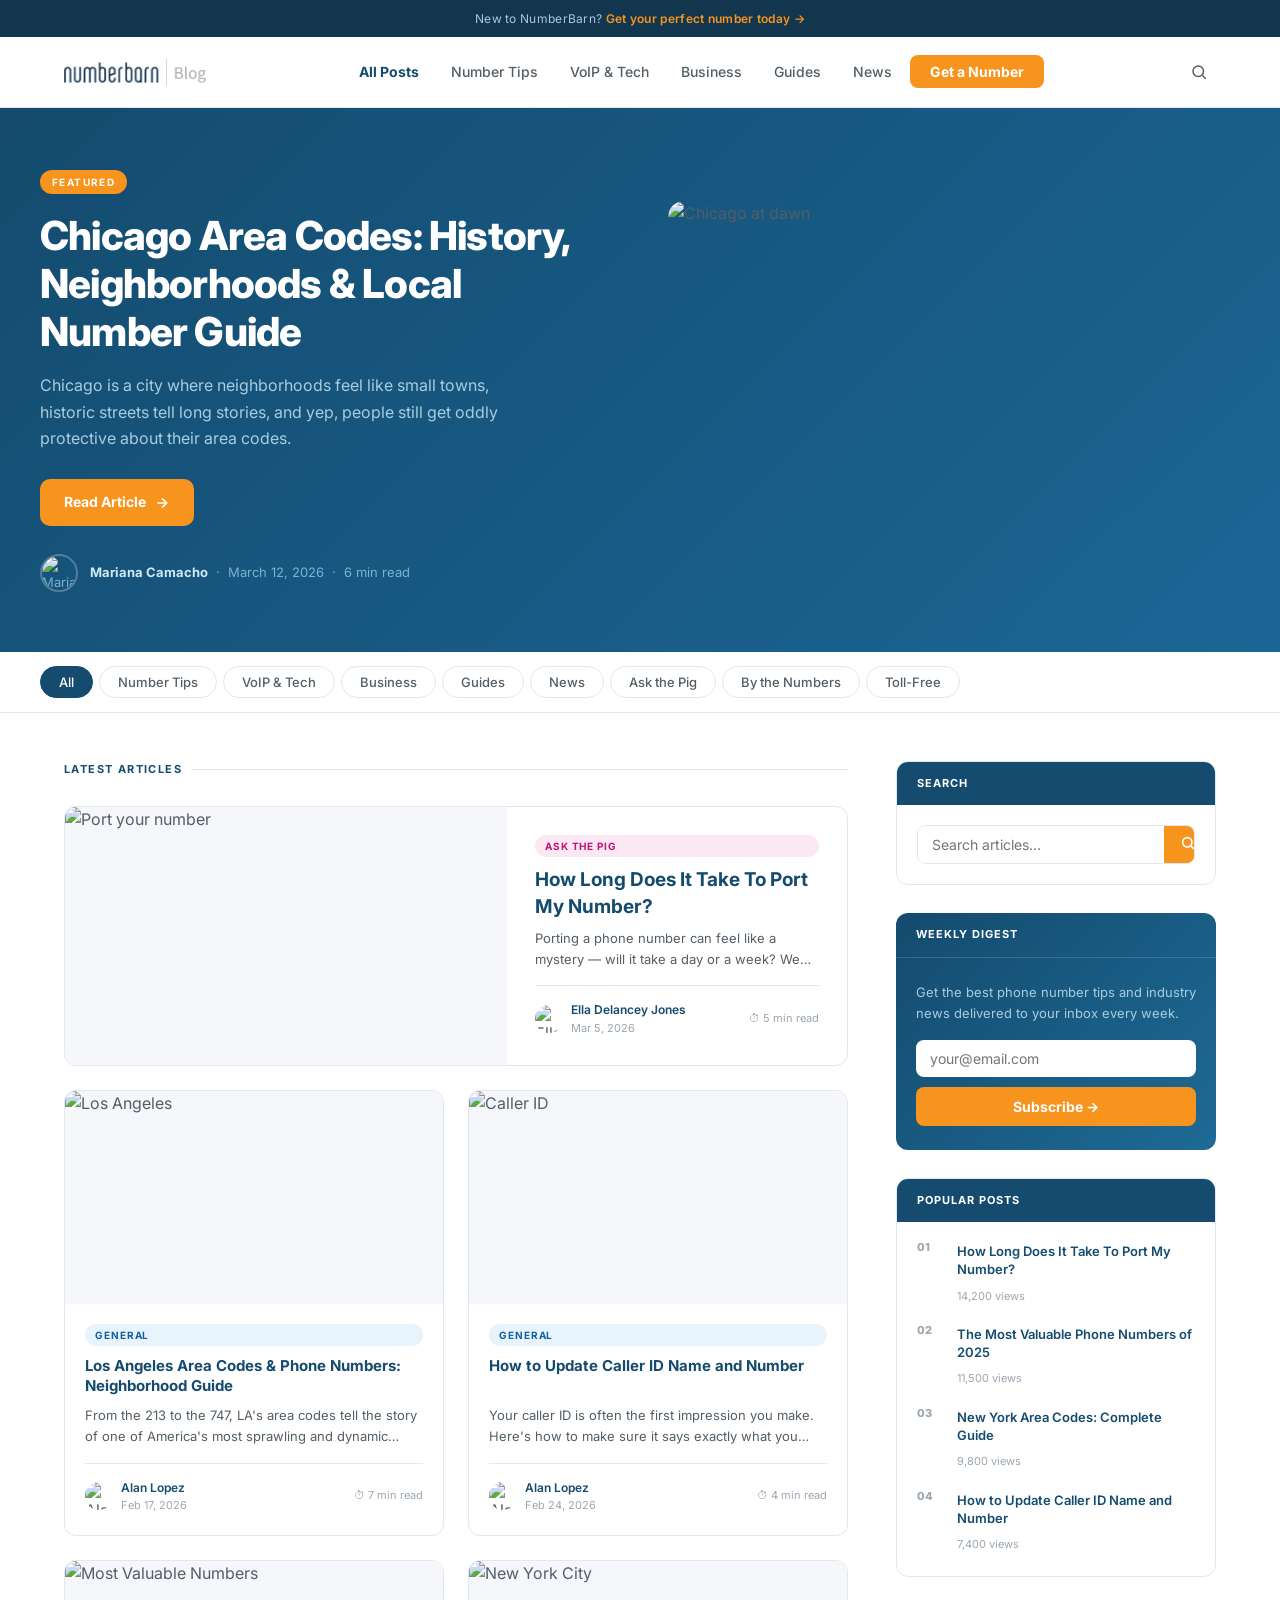
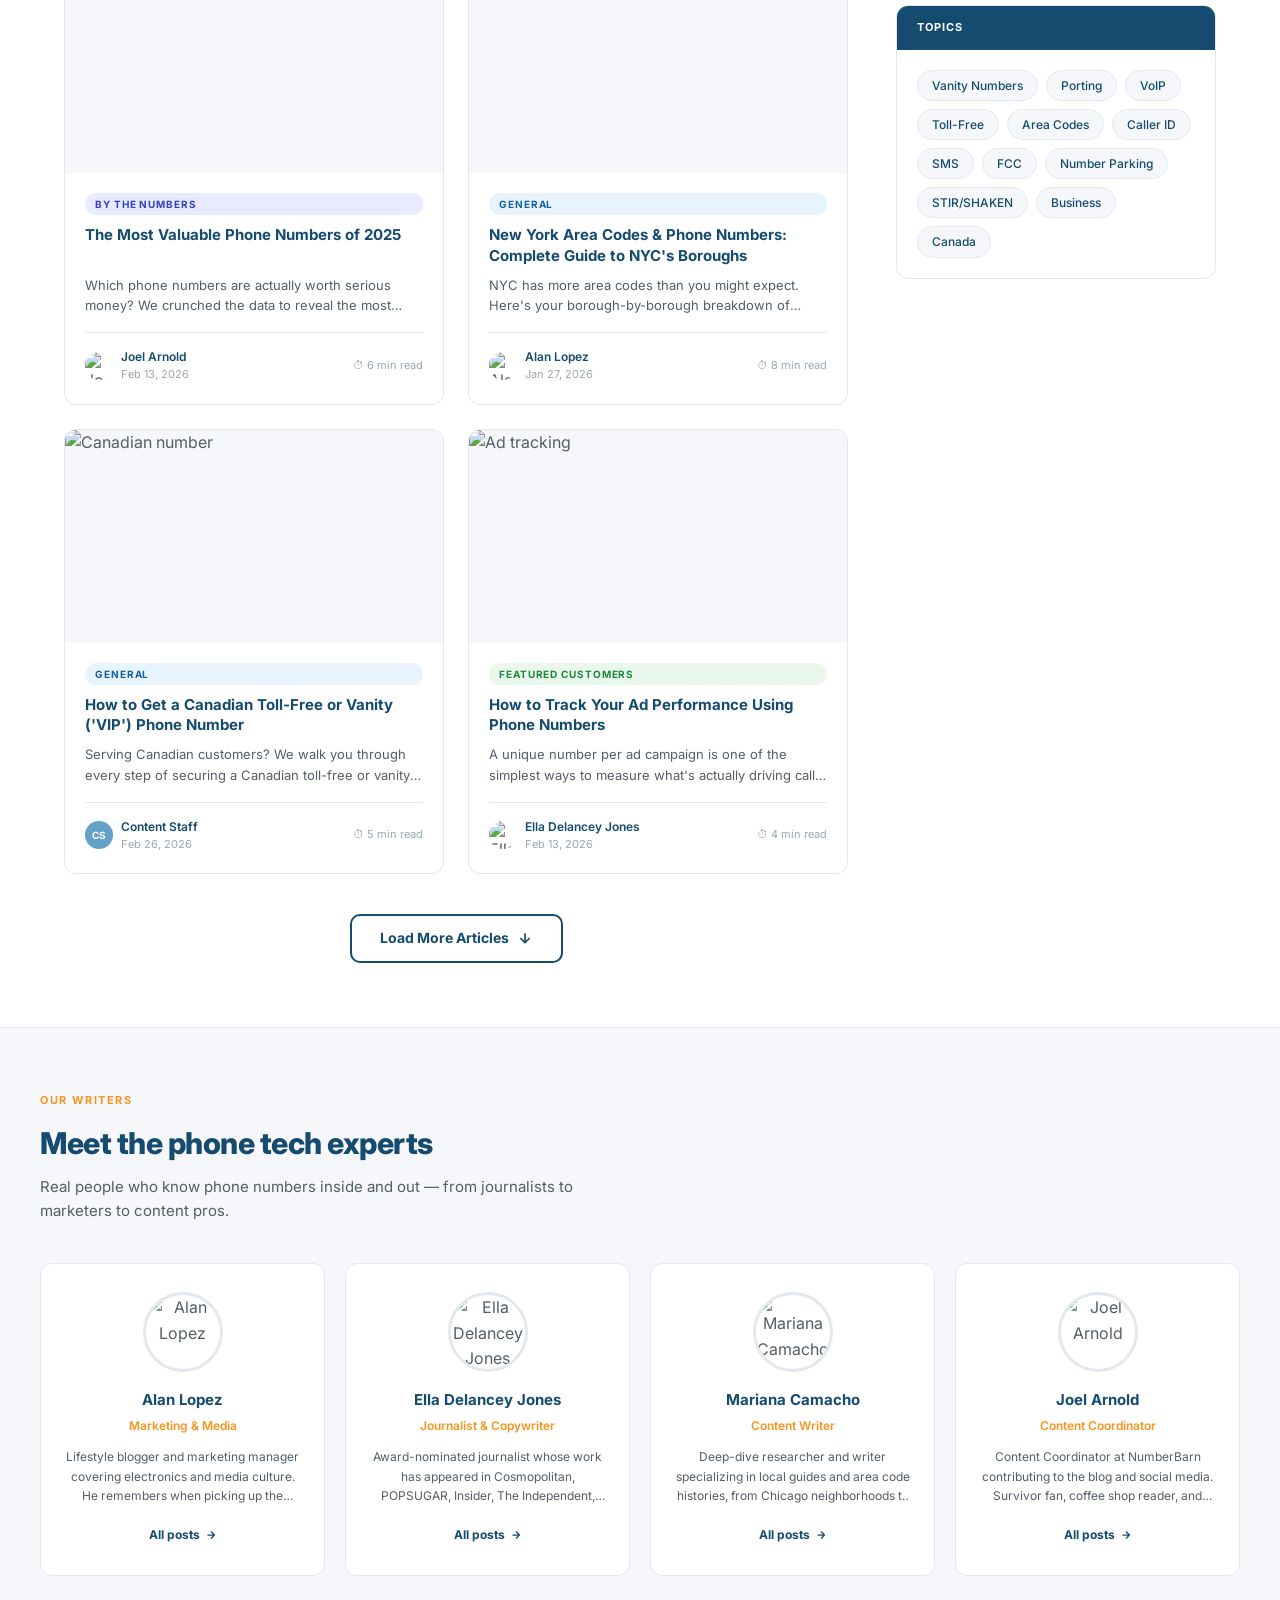
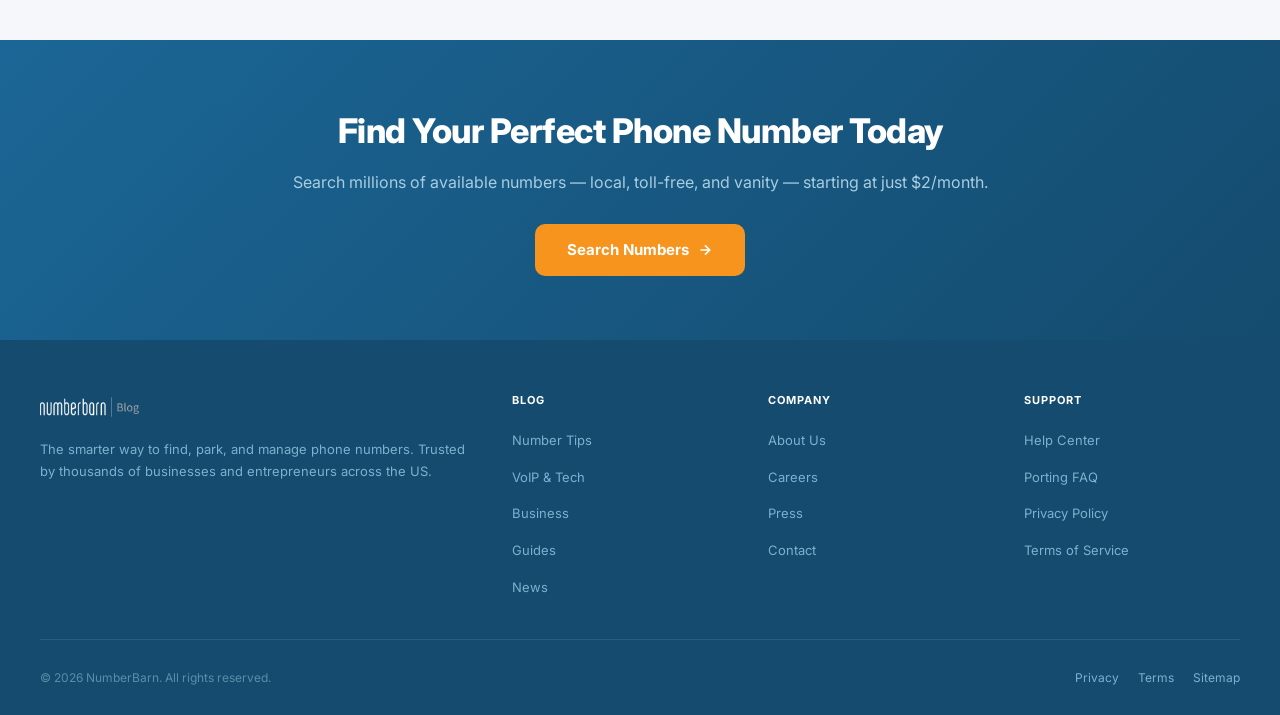
==== index.html @ 02f7962b "Initial commit: NumberBarn blog homepage, post, and author page templates" ====
<!DOCTYPE html>
<html lang="en">
<head>
  <meta charset="UTF-8" />
  <meta name="viewport" content="width=device-width, initial-scale=1.0" />
  <title>NumberBarn Blog – Phone Number Tips, News & Guides</title>
  <link rel="preconnect" href="https://fonts.googleapis.com" />
  <link href="https://fonts.googleapis.com/css2?family=Inter:wght@400;500;600;700;800&display=swap" rel="stylesheet" />
  <style>
    *, *::before, *::after { box-sizing: border-box; margin: 0; padding: 0; }

    :root {
      --navy:      #144b6e;
      --navy-dark: #11364e;
      --blue:      #63a1c7;
      --orange:    #F7941E;
      --gray:      #535e66;
      --light:     #f5f7fa;
      --white:     #ffffff;
      --border:    #e3e8ee;
      --radius:    12px;
    }

    body { font-family: 'Inter', sans-serif; color: var(--gray); background: var(--white); line-height: 1.6; }
    a { text-decoration: none; color: inherit; }
    img { display: block; max-width: 100%; }

    /* ── TOP BAR ── */
    .topbar { background: var(--navy-dark); color: #a8c8e0; font-size: 12px; text-align: center; padding: 9px 24px; letter-spacing: .3px; }
    .topbar a { color: var(--orange); font-weight: 600; }

    /* ── NAV ── */
    header { background: var(--white); border-bottom: 1px solid var(--border); position: sticky; top: 0; z-index: 100; }
    nav { max-width: 1200px; margin: 0 auto; padding: 0 24px; height: 70px; display: flex; align-items: center; justify-content: space-between; gap: 24px; }
    .logo img { height: 43px; width: auto; display: block; }
    .nav-links { display: flex; align-items: center; gap: 4px; list-style: none; }
    .nav-links a { padding: 7px 14px; border-radius: 8px; font-size: 14px; font-weight: 500; color: var(--gray); transition: background .15s, color .15s; }
    .nav-links a:hover { background: var(--light); color: var(--navy); }
    .nav-links a.active { color: var(--navy); font-weight: 700; }
    .nav-cta { background: var(--orange) !important; color: var(--white) !important; font-weight: 700 !important; padding: 8px 20px !important; border-radius: 8px !important; }
    .nav-cta:hover { opacity: .88; }
    .nav-search { background: none; border: none; cursor: pointer; padding: 8px; color: var(--gray); display: flex; align-items: center; }
    .nav-search:hover { color: var(--navy); }

    /* ── HERO ── */
    .hero { background: linear-gradient(135deg, var(--navy) 0%, #1b6696 100%); padding: 60px 24px; }
    .hero-inner { max-width: 1200px; margin: 0 auto; display: grid; grid-template-columns: 1fr 1fr; gap: 56px; align-items: center; }
    .hero-tag { display: inline-block; background: var(--orange); color: #fff; font-size: 10px; font-weight: 700; letter-spacing: 1.4px; text-transform: uppercase; padding: 4px 12px; border-radius: 20px; margin-bottom: 18px; }
    .hero h1 { font-size: clamp(26px, 3.2vw, 40px); font-weight: 800; color: var(--white); line-height: 1.2; letter-spacing: -.8px; margin-bottom: 16px; }
    .hero p { color: #a8cde0; font-size: 16px; margin-bottom: 28px; max-width: 480px; line-height: 1.65; }
    .hero-meta { display: flex; align-items: center; gap: 12px; color: #7ab3cf; font-size: 13px; }
    .hero-meta .avatar { width: 38px; height: 38px; border-radius: 50%; overflow: hidden; border: 2px solid rgba(255,255,255,.25); flex-shrink: 0; }
    .hero-meta .avatar img { width: 100%; height: 100%; object-fit: cover; }
    .hero-meta strong { color: #d0e9f5; }
    .read-btn { display: inline-flex; align-items: center; gap: 8px; background: var(--orange); color: #fff; font-weight: 700; font-size: 14px; padding: 12px 24px; border-radius: 10px; margin-bottom: 28px; transition: opacity .15s; }
    .read-btn:hover { opacity: .88; }
    .hero-img { border-radius: 16px; overflow: hidden; aspect-ratio: 16/10; position: relative; }
    .hero-img img { width: 100%; height: 100%; object-fit: cover; }

    /* ── CATEGORY FILTER ── */
    .filter-bar { background: var(--white); border-bottom: 1px solid var(--border); padding: 0 24px; }
    .filter-inner { max-width: 1200px; margin: 0 auto; display: flex; align-items: center; gap: 6px; overflow-x: auto; padding: 14px 0; scrollbar-width: none; }
    .filter-inner::-webkit-scrollbar { display: none; }
    .filter-btn { white-space: nowrap; padding: 7px 18px; border-radius: 20px; font-size: 13px; font-weight: 500; color: var(--gray); border: 1.5px solid var(--border); background: var(--white); cursor: pointer; transition: all .15s; font-family: inherit; }
    .filter-btn:hover, .filter-btn.active { background: var(--navy); color: #fff; border-color: var(--navy); }

    /* ── MAIN LAYOUT ── */
    .main-wrap { max-width: 1200px; margin: 0 auto; padding: 48px 24px 64px; display: grid; grid-template-columns: 1fr 320px; gap: 48px; }

    /* ── SECTION LABEL ── */
    .section-label { display: flex; align-items: center; gap: 10px; font-size: 11px; font-weight: 700; letter-spacing: 1.4px; text-transform: uppercase; color: var(--navy); margin-bottom: 28px; }
    .section-label::after { content: ''; flex: 1; height: 1px; background: var(--border); }

    /* ── POST GRID ── */
    .post-grid { display: grid; grid-template-columns: repeat(2, 1fr); gap: 24px; }
    .post-card { border-radius: var(--radius); border: 1px solid var(--border); overflow: hidden; background: var(--white); transition: box-shadow .2s, transform .2s; display: flex; flex-direction: column; }
    .post-card:hover { box-shadow: 0 8px 28px rgba(20,75,110,.11); transform: translateY(-3px); }
    .post-card-thumb { aspect-ratio: 16/9; overflow: hidden; position: relative; background: var(--light); }
    .post-card-thumb img { width: 100%; height: 100%; object-fit: cover; transition: transform .35s; }
    .post-card:hover .post-card-thumb img { transform: scale(1.04); }
    .post-card-body { padding: 20px; flex: 1; display: flex; flex-direction: column; }
    .cat-tag { display: inline-block; font-size: 10px; font-weight: 700; letter-spacing: .9px; text-transform: uppercase; padding: 3px 10px; border-radius: 20px; margin-bottom: 10px; }
    .cat-general   { background: #e8f4fd; color: #1561a0; }
    .cat-askpig    { background: #fce8f3; color: #c0147a; }
    .cat-bynumbers { background: #e8eafd; color: #3040c8; }
    .cat-featured  { background: #eaf7ed; color: #1a8a3a; }
    .post-card h3 { font-size: 15px; font-weight: 700; color: var(--navy); line-height: 1.38; margin-bottom: 8px; flex: 1; }
    .post-card h3 a:hover { color: var(--orange); }
    .post-excerpt { font-size: 13px; color: var(--gray); margin-bottom: 16px; display: -webkit-box; -webkit-line-clamp: 2; -webkit-box-orient: vertical; overflow: hidden; }
    .post-footer { display: flex; align-items: center; justify-content: space-between; padding-top: 14px; border-top: 1px solid var(--border); gap: 8px; }
    .author-chip { display: flex; align-items: center; gap: 8px; }
    .author-av { width: 28px; height: 28px; border-radius: 50%; overflow: hidden; flex-shrink: 0; }
    .author-av img { width: 100%; height: 100%; object-fit: cover; }
    .author-av-i { width: 28px; height: 28px; border-radius: 50%; display: flex; align-items: center; justify-content: center; font-size: 10px; font-weight: 700; color: #fff; flex-shrink: 0; background: var(--blue); }
    .author-name { font-size: 12px; font-weight: 600; color: var(--navy); }
    .post-date { font-size: 11px; color: #9ca7b0; }
    .read-time { font-size: 11px; color: #9ca7b0; white-space: nowrap; }

    /* Wide card */
    .post-card-wide { grid-column: 1 / -1; display: grid; grid-template-columns: 1.3fr 1fr; }
    .post-card-wide .post-card-thumb { aspect-ratio: unset; min-height: 230px; }
    .post-card-wide .post-card-body { padding: 28px; }
    .post-card-wide h3 { font-size: 19px; }

    /* Load more */
    .load-more-wrap { text-align: center; margin-top: 40px; }
    .load-more-btn { display: inline-flex; align-items: center; gap: 8px; border: 2px solid var(--navy); color: var(--navy); font-weight: 700; font-size: 14px; padding: 11px 28px; border-radius: 10px; transition: all .15s; font-family: inherit; }
    .load-more-btn:hover { background: var(--navy); color: #fff; }

    /* ── SIDEBAR ── */
    .sidebar { display: flex; flex-direction: column; gap: 28px; }
    .sidebar-widget { border-radius: var(--radius); border: 1px solid var(--border); overflow: hidden; }
    .widget-head { background: var(--navy); color: #fff; font-size: 11px; font-weight: 700; letter-spacing: 1px; text-transform: uppercase; padding: 13px 20px; }
    .widget-body { padding: 20px; }
    .search-box { display: flex; border: 1.5px solid var(--border); border-radius: 8px; overflow: hidden; }
    .search-box input { flex: 1; border: none; outline: none; padding: 10px 14px; font-size: 14px; font-family: inherit; color: var(--navy); }
    .search-box button { background: var(--orange); border: none; padding: 0 16px; cursor: pointer; color: #fff; }
    .popular-list { list-style: none; display: flex; flex-direction: column; gap: 18px; }
    .popular-item { display: flex; gap: 12px; align-items: flex-start; }
    .popular-num { font-size: 22px; font-weight: 800; color: var(--border); line-height: 1; flex-shrink: 0; min-width: 28px; }
    .popular-item h4 { font-size: 13px; font-weight: 600; color: var(--navy); line-height: 1.4; margin-bottom: 3px; }
    .popular-item h4 a:hover { color: var(--orange); }
    .popular-item span { font-size: 11px; color: #9ca7b0; }
    .newsletter-widget { background: linear-gradient(135deg, var(--navy), #1e6a96); border: none; }
    .newsletter-widget .widget-head { background: transparent; border-bottom: 1px solid rgba(255,255,255,.15); }
    .newsletter-widget .widget-body { padding: 24px 20px; }
    .newsletter-widget p { color: #a8cde0; font-size: 13px; margin-bottom: 16px; line-height: 1.6; }
    .nl-input { width: 100%; padding: 10px 14px; border-radius: 8px; border: none; font-size: 14px; font-family: inherit; margin-bottom: 10px; outline: none; }
    .nl-btn { width: 100%; background: var(--orange); color: #fff; font-weight: 700; font-size: 14px; padding: 11px; border-radius: 8px; border: none; cursor: pointer; font-family: inherit; transition: opacity .15s; }
    .nl-btn:hover { opacity: .88; }
    .tag-cloud { display: flex; flex-wrap: wrap; gap: 8px; }
    .tag-pill { padding: 5px 14px; border-radius: 20px; font-size: 12px; font-weight: 500; color: var(--navy); background: var(--light); border: 1px solid var(--border); transition: all .15s; }
    .tag-pill:hover { background: var(--navy); color: #fff; border-color: var(--navy); }

    /* ── MEET THE AUTHORS ── */
    .authors-section { background: var(--light); padding: 64px 24px; border-top: 1px solid var(--border); }
    .authors-inner { max-width: 1200px; margin: 0 auto; }
    .authors-eyebrow { font-size: 11px; font-weight: 700; letter-spacing: 1.6px; text-transform: uppercase; color: var(--orange); margin-bottom: 10px; }
    .authors-header h2 { font-size: clamp(22px, 2.5vw, 30px); font-weight: 800; color: var(--navy); letter-spacing: -.5px; }
    .authors-header p { color: var(--gray); font-size: 15px; margin-top: 8px; max-width: 560px; margin-bottom: 40px; }
    .authors-grid { display: grid; grid-template-columns: repeat(4, 1fr); gap: 20px; }
    .author-card { background: var(--white); border-radius: var(--radius); border: 1px solid var(--border); padding: 28px 24px; text-align: center; transition: box-shadow .2s, transform .2s; }
    .author-card:hover { box-shadow: 0 8px 28px rgba(20,75,110,.10); transform: translateY(-3px); }
    .author-card-photo { width: 80px; height: 80px; border-radius: 50%; overflow: hidden; margin: 0 auto 16px; border: 3px solid var(--border); }
    .author-card-photo img { width: 100%; height: 100%; object-fit: cover; }
    .author-card h3 { font-size: 15px; font-weight: 700; color: var(--navy); margin-bottom: 4px; }
    .author-card .author-role { font-size: 12px; color: var(--orange); font-weight: 600; margin-bottom: 12px; }
    .author-card p { font-size: 12px; color: var(--gray); line-height: 1.6; display: -webkit-box; -webkit-line-clamp: 3; -webkit-box-orient: vertical; overflow: hidden; margin-bottom: 16px; }
    .view-posts { display: inline-flex; align-items: center; gap: 5px; font-size: 12px; font-weight: 700; color: var(--navy); transition: color .15s; }
    .view-posts:hover { color: var(--orange); }

    /* ── CTA BANNER ── */
    .banner-cta { background: linear-gradient(135deg, #1b6696 0%, var(--navy) 100%); padding: 64px 24px; text-align: center; }
    .banner-cta h2 { font-size: clamp(22px, 3vw, 34px); font-weight: 800; color: #fff; letter-spacing: -.5px; margin-bottom: 12px; }
    .banner-cta p { color: #a8cde0; font-size: 16px; margin-bottom: 28px; }
    .banner-btn { display: inline-flex; align-items: center; gap: 8px; background: var(--orange); color: #fff; font-weight: 700; font-size: 15px; padding: 14px 32px; border-radius: 10px; transition: opacity .15s; }
    .banner-btn:hover { opacity: .88; }

    /* ── FOOTER ── */
    footer { background: var(--navy); color: #7ab3cf; padding: 52px 24px 28px; }
    .footer-inner { max-width: 1200px; margin: 0 auto; }
    .footer-top { display: grid; grid-template-columns: 2fr 1fr 1fr 1fr; gap: 40px; padding-bottom: 40px; border-bottom: 1px solid rgba(255,255,255,.1); margin-bottom: 28px; }
    .footer-logo img { height: 30px; width: auto; margin-bottom: 16px; }
    .footer-brand p { font-size: 13px; line-height: 1.75; }
    .footer-col h4 { font-size: 11px; font-weight: 700; letter-spacing: 1px; text-transform: uppercase; color: #fff; margin-bottom: 18px; }
    .footer-col ul { list-style: none; display: flex; flex-direction: column; gap: 11px; }
    .footer-col a { font-size: 13px; color: #7ab3cf; transition: color .15s; }
    .footer-col a:hover { color: var(--orange); }
    .footer-bottom { display: flex; align-items: center; justify-content: space-between; font-size: 12px; flex-wrap: wrap; gap: 12px; color: #5a8eaa; }
    .footer-bottom a { color: #7ab3cf; margin-left: 16px; }
    .footer-bottom a:hover { color: var(--orange); }

    /* ── RESPONSIVE ── */
    @media (max-width: 1024px) {
      .main-wrap { grid-template-columns: 1fr; }
      .sidebar { display: grid; grid-template-columns: repeat(2, 1fr); }
      .footer-top { grid-template-columns: 1fr 1fr; }
      .authors-grid { grid-template-columns: repeat(2, 1fr); }
    }
    @media (max-width: 768px) {
      .hero-inner { grid-template-columns: 1fr; }
      .hero-img { display: none; }
      .post-grid { grid-template-columns: 1fr; }
      .post-card-wide { grid-template-columns: 1fr; }
      .sidebar { grid-template-columns: 1fr; }
      .nav-links { display: none; }
      .footer-top { grid-template-columns: 1fr; }
      .authors-grid { grid-template-columns: repeat(2, 1fr); gap: 16px; }
    }
    @media (max-width: 480px) {
      .authors-grid { grid-template-columns: 1fr; }
    }
  </style>
</head>
<body>

  <!-- TOP BAR -->
  <div class="topbar">
    New to NumberBarn? <a href="https://www.numberbarn.com">Get your perfect number today &rarr;</a>
  </div>

  <!-- NAVIGATION -->
  <header>
    <nav>
      <a href="index.html" class="logo">
        <img src="assets/images/logo-light.png" alt="NumberBarn Blog" />
      </a>
      <ul class="nav-links">
        <li><a href="index.html" class="active">All Posts</a></li>
        <li><a href="#">Number Tips</a></li>
        <li><a href="#">VoIP & Tech</a></li>
        <li><a href="#">Business</a></li>
        <li><a href="#">Guides</a></li>
        <li><a href="#">News</a></li>
        <li><a href="https://www.numberbarn.com" class="nav-cta">Get a Number</a></li>
      </ul>
      <button class="nav-search" aria-label="Search">
        <svg width="18" height="18" fill="none" stroke="currentColor" stroke-width="2" viewBox="0 0 24 24"><circle cx="11" cy="11" r="7"/><path d="M21 21l-4.35-4.35"/></svg>
      </button>
    </nav>
  </header>

  <!-- HERO / FEATURED POST -->
  <section class="hero">
    <div class="hero-inner">
      <div>
        <span class="hero-tag">Featured</span>
        <h1>Chicago Area Codes: History, Neighborhoods & Local Number Guide</h1>
        <p>Chicago is a city where neighborhoods feel like small towns, historic streets tell long stories, and yep, people still get oddly protective about their area codes.</p>
        <a href="post.html" class="read-btn">
          Read Article
          <svg width="16" height="16" fill="none" stroke="currentColor" stroke-width="2.5" viewBox="0 0 24 24"><path d="M5 12h14M12 5l7 7-7 7"/></svg>
        </a>
        <div class="hero-meta">
          <div class="avatar">
            <img src="https://secure.gravatar.com/avatar/0751d8b501a2246e8c3ed1813b282cd5?s=80&d=retro&r=g" alt="Mariana Camacho" />
          </div>
          <div>
            <strong>Mariana Camacho</strong> &nbsp;·&nbsp; March 12, 2026 &nbsp;·&nbsp; 6 min read
          </div>
        </div>
      </div>
      <div class="hero-img">
        <img src="https://www.numberbarn.com/blog/wp-content/uploads/2026/03/chicago-illinois-usa-on-lake-michigan-at-dawn-610x610.jpg" alt="Chicago at dawn" />
      </div>
    </div>
  </section>

  <!-- CATEGORY FILTER -->
  <div class="filter-bar">
    <div class="filter-inner">
      <button class="filter-btn active">All</button>
      <button class="filter-btn">Number Tips</button>
      <button class="filter-btn">VoIP & Tech</button>
      <button class="filter-btn">Business</button>
      <button class="filter-btn">Guides</button>
      <button class="filter-btn">News</button>
      <button class="filter-btn">Ask the Pig</button>
      <button class="filter-btn">By the Numbers</button>
      <button class="filter-btn">Toll-Free</button>
    </div>
  </div>

  <!-- MAIN + SIDEBAR -->
  <div class="main-wrap">
    <main>
      <div class="section-label">Latest Articles</div>
      <div class="post-grid">

        <!-- Wide card -->
        <article class="post-card post-card-wide">
          <div class="post-card-thumb">
            <img src="https://www.numberbarn.com/blog/wp-content/uploads/2018/06/top-view-modern-workplace-with-smart-phone-placed-2026-01-07-05-43-50-utc.jpg" alt="Port your number" />
          </div>
          <div class="post-card-body">
            <span class="cat-tag cat-askpig">Ask the Pig</span>
            <h3><a href="post.html">How Long Does It Take To Port My Number?</a></h3>
            <p class="post-excerpt">Porting a phone number can feel like a mystery — will it take a day or a week? We break down exactly what happens behind the scenes and what you can do to speed things up.</p>
            <div class="post-footer">
              <div class="author-chip">
                <div class="author-av"><img src="https://secure.gravatar.com/avatar/5a6fb0ce3eb218c761853ba0cef2d9bf?s=56&d=retro&r=g" alt="Ella Delancey Jones" /></div>
                <div>
                  <div class="author-name">Ella Delancey Jones</div>
                  <div class="post-date">Mar 5, 2026</div>
                </div>
              </div>
              <span class="read-time">⏱ 5 min read</span>
            </div>
          </div>
        </article>

        <!-- Card 1 -->
        <article class="post-card">
          <div class="post-card-thumb">
            <img src="https://www.numberbarn.com/blog/wp-content/uploads/2026/02/los-angeles-downtown-skyline-at-sunset.jpg" alt="Los Angeles" />
          </div>
          <div class="post-card-body">
            <span class="cat-tag cat-general">General</span>
            <h3><a href="#">Los Angeles Area Codes & Phone Numbers: Neighborhood Guide</a></h3>
            <p class="post-excerpt">From the 213 to the 747, LA's area codes tell the story of one of America's most sprawling and dynamic cities.</p>
            <div class="post-footer">
              <div class="author-chip">
                <div class="author-av"><img src="https://secure.gravatar.com/avatar/9fb6dbe00f30d33f9aee3077c9d70efc?s=56&d=retro&r=g" alt="Alan Lopez" /></div>
                <div>
                  <div class="author-name">Alan Lopez</div>
                  <div class="post-date">Feb 17, 2026</div>
                </div>
              </div>
              <span class="read-time">⏱ 7 min read</span>
            </div>
          </div>
        </article>

        <!-- Card 2 -->
        <article class="post-card">
          <div class="post-card-thumb">
            <img src="https://www.numberbarn.com/blog/wp-content/uploads/2026/02/biker-holding-smartphone-with-incoming-call-2026.jpg" alt="Caller ID" />
          </div>
          <div class="post-card-body">
            <span class="cat-tag cat-general">General</span>
            <h3><a href="#">How to Update Caller ID Name and Number</a></h3>
            <p class="post-excerpt">Your caller ID is often the first impression you make. Here's how to make sure it says exactly what you want it to say.</p>
            <div class="post-footer">
              <div class="author-chip">
                <div class="author-av"><img src="https://secure.gravatar.com/avatar/9fb6dbe00f30d33f9aee3077c9d70efc?s=56&d=retro&r=g" alt="Alan Lopez" /></div>
                <div>
                  <div class="author-name">Alan Lopez</div>
                  <div class="post-date">Feb 24, 2026</div>
                </div>
              </div>
              <span class="read-time">⏱ 4 min read</span>
            </div>
          </div>
        </article>

        <!-- Card 3 -->
        <article class="post-card">
          <div class="post-card-thumb">
            <img src="https://www.numberbarn.com/blog/wp-content/uploads/2026/02/MOST-VALUABLE-PHONE-NUMBER.png" alt="Most Valuable Numbers" />
          </div>
          <div class="post-card-body">
            <span class="cat-tag cat-bynumbers">By the Numbers</span>
            <h3><a href="#">The Most Valuable Phone Numbers of 2025</a></h3>
            <p class="post-excerpt">Which phone numbers are actually worth serious money? We crunched the data to reveal the most sought-after numbers on the market.</p>
            <div class="post-footer">
              <div class="author-chip">
                <div class="author-av"><img src="https://secure.gravatar.com/avatar/49029af7e45cbc955d8a3c26fe4c8d47?s=56&d=retro&r=g" alt="Joel Arnold" /></div>
                <div>
                  <div class="author-name">Joel Arnold</div>
                  <div class="post-date">Feb 13, 2026</div>
                </div>
              </div>
              <span class="read-time">⏱ 6 min read</span>
            </div>
          </div>
        </article>

        <!-- Card 4 -->
        <article class="post-card">
          <div class="post-card-thumb">
            <img src="https://www.numberbarn.com/blog/wp-content/uploads/2026/01/usa-new-york-state-new-york-city-view-of-empire-2026-01-05-00-37-28-utc.jpg" alt="New York City" />
          </div>
          <div class="post-card-body">
            <span class="cat-tag cat-general">General</span>
            <h3><a href="#">New York Area Codes & Phone Numbers: Complete Guide to NYC's Boroughs</a></h3>
            <p class="post-excerpt">NYC has more area codes than you might expect. Here's your borough-by-borough breakdown of every local number.</p>
            <div class="post-footer">
              <div class="author-chip">
                <div class="author-av"><img src="https://secure.gravatar.com/avatar/9fb6dbe00f30d33f9aee3077c9d70efc?s=56&d=retro&r=g" alt="Alan Lopez" /></div>
                <div>
                  <div class="author-name">Alan Lopez</div>
                  <div class="post-date">Jan 27, 2026</div>
                </div>
              </div>
              <span class="read-time">⏱ 8 min read</span>
            </div>
          </div>
        </article>

        <!-- Card 5 -->
        <article class="post-card">
          <div class="post-card-thumb">
            <img src="https://www.numberbarn.com/blog/wp-content/uploads/2026/02/red-telephone-sitting-next-to-a-canadian-flag-2026.jpg" alt="Canadian number" />
          </div>
          <div class="post-card-body">
            <span class="cat-tag cat-general">General</span>
            <h3><a href="#">How to Get a Canadian Toll-Free or Vanity ('VIP') Phone Number</a></h3>
            <p class="post-excerpt">Serving Canadian customers? We walk you through every step of securing a Canadian toll-free or vanity number for your business.</p>
            <div class="post-footer">
              <div class="author-chip">
                <div class="author-av-i">CS</div>
                <div>
                  <div class="author-name">Content Staff</div>
                  <div class="post-date">Feb 26, 2026</div>
                </div>
              </div>
              <span class="read-time">⏱ 5 min read</span>
            </div>
          </div>
        </article>

        <!-- Card 6 -->
        <article class="post-card">
          <div class="post-card-thumb">
            <img src="https://www.numberbarn.com/blog/wp-content/uploads/2026/02/dialing-a-telephone-in-the-office-2026.jpg" alt="Ad tracking" />
          </div>
          <div class="post-card-body">
            <span class="cat-tag cat-featured">Featured Customers</span>
            <h3><a href="#">How to Track Your Ad Performance Using Phone Numbers</a></h3>
            <p class="post-excerpt">A unique number per ad campaign is one of the simplest ways to measure what's actually driving calls to your business.</p>
            <div class="post-footer">
              <div class="author-chip">
                <div class="author-av"><img src="https://secure.gravatar.com/avatar/5a6fb0ce3eb218c761853ba0cef2d9bf?s=56&d=retro&r=g" alt="Ella Delancey Jones" /></div>
                <div>
                  <div class="author-name">Ella Delancey Jones</div>
                  <div class="post-date">Feb 13, 2026</div>
                </div>
              </div>
              <span class="read-time">⏱ 4 min read</span>
            </div>
          </div>
        </article>

      </div>

      <div class="load-more-wrap">
        <a href="#" class="load-more-btn">
          Load More Articles
          <svg width="16" height="16" fill="none" stroke="currentColor" stroke-width="2.5" viewBox="0 0 24 24"><path d="M12 5v14M5 12l7 7 7-7"/></svg>
        </a>
      </div>
    </main>

    <!-- SIDEBAR -->
    <aside class="sidebar">
      <div class="sidebar-widget">
        <div class="widget-head">Search</div>
        <div class="widget-body">
          <div class="search-box">
            <input type="text" placeholder="Search articles…" />
            <button aria-label="Search">
              <svg width="16" height="16" fill="none" stroke="currentColor" stroke-width="2.5" viewBox="0 0 24 24"><circle cx="11" cy="11" r="7"/><path d="M21 21l-4.35-4.35"/></svg>
            </button>
          </div>
        </div>
      </div>

      <div class="sidebar-widget newsletter-widget">
        <div class="widget-head">Weekly Digest</div>
        <div class="widget-body">
          <p>Get the best phone number tips and industry news delivered to your inbox every week.</p>
          <input class="nl-input" type="email" placeholder="your@email.com" />
          <button class="nl-btn">Subscribe &rarr;</button>
        </div>
      </div>

      <div class="sidebar-widget">
        <div class="widget-head">Popular Posts</div>
        <div class="widget-body">
          <ul class="popular-list">
            <li class="popular-item">
              <span class="popular-num">01</span>
              <div><h4><a href="post.html">How Long Does It Take To Port My Number?</a></h4><span>14,200 views</span></div>
            </li>
            <li class="popular-item">
              <span class="popular-num">02</span>
              <div><h4><a href="#">The Most Valuable Phone Numbers of 2025</a></h4><span>11,500 views</span></div>
            </li>
            <li class="popular-item">
              <span class="popular-num">03</span>
              <div><h4><a href="#">New York Area Codes: Complete Guide</a></h4><span>9,800 views</span></div>
            </li>
            <li class="popular-item">
              <span class="popular-num">04</span>
              <div><h4><a href="#">How to Update Caller ID Name and Number</a></h4><span>7,400 views</span></div>
            </li>
          </ul>
        </div>
      </div>

      <div class="sidebar-widget">
        <div class="widget-head">Topics</div>
        <div class="widget-body">
          <div class="tag-cloud">
            <a href="#" class="tag-pill">Vanity Numbers</a>
            <a href="#" class="tag-pill">Porting</a>
            <a href="#" class="tag-pill">VoIP</a>
            <a href="#" class="tag-pill">Toll-Free</a>
            <a href="#" class="tag-pill">Area Codes</a>
            <a href="#" class="tag-pill">Caller ID</a>
            <a href="#" class="tag-pill">SMS</a>
            <a href="#" class="tag-pill">FCC</a>
            <a href="#" class="tag-pill">Number Parking</a>
            <a href="#" class="tag-pill">STIR/SHAKEN</a>
            <a href="#" class="tag-pill">Business</a>
            <a href="#" class="tag-pill">Canada</a>
          </div>
        </div>
      </div>
    </aside>
  </div>

  <!-- MEET THE AUTHORS -->
  <section class="authors-section">
    <div class="authors-inner">
      <div class="authors-header">
        <div class="authors-eyebrow">Our Writers</div>
        <h2>Meet the phone tech experts</h2>
        <p>Real people who know phone numbers inside and out — from journalists to marketers to content pros.</p>
      </div>
      <div class="authors-grid">

        <div class="author-card">
          <div class="author-card-photo">
            <img src="https://secure.gravatar.com/avatar/9fb6dbe00f30d33f9aee3077c9d70efc?s=160&d=retro&r=g" alt="Alan Lopez" />
          </div>
          <h3>Alan Lopez</h3>
          <div class="author-role">Marketing & Media</div>
          <p>Lifestyle blogger and marketing manager covering electronics and media culture. He remembers when picking up the phone disconnected the internet.</p>
          <a href="author.html" class="view-posts">All posts <svg width="12" height="12" fill="none" stroke="currentColor" stroke-width="2.5" viewBox="0 0 24 24"><path d="M5 12h14M12 5l7 7-7 7"/></svg></a>
        </div>

        <div class="author-card">
          <div class="author-card-photo">
            <img src="https://secure.gravatar.com/avatar/5a6fb0ce3eb218c761853ba0cef2d9bf?s=160&d=retro&r=g" alt="Ella Delancey Jones" />
          </div>
          <h3>Ella Delancey Jones</h3>
          <div class="author-role">Journalist & Copywriter</div>
          <p>Award-nominated journalist whose work has appeared in Cosmopolitan, POPSUGAR, Insider, The Independent, Grazia, Sky News, and BBC.</p>
          <a href="author.html" class="view-posts">All posts <svg width="12" height="12" fill="none" stroke="currentColor" stroke-width="2.5" viewBox="0 0 24 24"><path d="M5 12h14M12 5l7 7-7 7"/></svg></a>
        </div>

        <div class="author-card">
          <div class="author-card-photo">
            <img src="https://secure.gravatar.com/avatar/0751d8b501a2246e8c3ed1813b282cd5?s=160&d=retro&r=g" alt="Mariana Camacho" />
          </div>
          <h3>Mariana Camacho</h3>
          <div class="author-role">Content Writer</div>
          <p>Deep-dive researcher and writer specializing in local guides and area code histories, from Chicago neighborhoods to coastal cities across the US.</p>
          <a href="author.html" class="view-posts">All posts <svg width="12" height="12" fill="none" stroke="currentColor" stroke-width="2.5" viewBox="0 0 24 24"><path d="M5 12h14M12 5l7 7-7 7"/></svg></a>
        </div>

        <div class="author-card">
          <div class="author-card-photo">
            <img src="https://secure.gravatar.com/avatar/49029af7e45cbc955d8a3c26fe4c8d47?s=160&d=retro&r=g" alt="Joel Arnold" />
          </div>
          <h3>Joel Arnold</h3>
          <div class="author-role">Content Coordinator</div>
          <p>Content Coordinator at NumberBarn contributing to the blog and social media. Survivor fan, coffee shop reader, and proud dog park regular.</p>
          <a href="author.html" class="view-posts">All posts <svg width="12" height="12" fill="none" stroke="currentColor" stroke-width="2.5" viewBox="0 0 24 24"><path d="M5 12h14M12 5l7 7-7 7"/></svg></a>
        </div>

      </div>
    </div>
  </section>

  <!-- CTA BANNER -->
  <section class="banner-cta">
    <h2>Find Your Perfect Phone Number Today</h2>
    <p>Search millions of available numbers — local, toll-free, and vanity — starting at just $2/month.</p>
    <a href="https://www.numberbarn.com" class="banner-btn">
      Search Numbers
      <svg width="16" height="16" fill="none" stroke="currentColor" stroke-width="2.5" viewBox="0 0 24 24"><path d="M5 12h14M12 5l7 7-7 7"/></svg>
    </a>
  </section>

  <!-- FOOTER -->
  <footer>
    <div class="footer-inner">
      <div class="footer-top">
        <div class="footer-brand">
          <div class="footer-logo">
            <img src="assets/images/logo-dark.png" alt="NumberBarn Blog" />
          </div>
          <p>The smarter way to find, park, and manage phone numbers. Trusted by thousands of businesses and entrepreneurs across the US.</p>
        </div>
        <div class="footer-col">
          <h4>Blog</h4>
          <ul>
            <li><a href="#">Number Tips</a></li>
            <li><a href="#">VoIP & Tech</a></li>
            <li><a href="#">Business</a></li>
            <li><a href="#">Guides</a></li>
            <li><a href="#">News</a></li>
          </ul>
        </div>
        <div class="footer-col">
          <h4>Company</h4>
          <ul>
            <li><a href="https://www.numberbarn.com">About Us</a></li>
            <li><a href="#">Careers</a></li>
            <li><a href="#">Press</a></li>
            <li><a href="#">Contact</a></li>
          </ul>
        </div>
        <div class="footer-col">
          <h4>Support</h4>
          <ul>
            <li><a href="#">Help Center</a></li>
            <li><a href="#">Porting FAQ</a></li>
            <li><a href="#">Privacy Policy</a></li>
            <li><a href="#">Terms of Service</a></li>
          </ul>
        </div>
      </div>
      <div class="footer-bottom">
        <span>&copy; 2026 NumberBarn. All rights reserved.</span>
        <div>
          <a href="#">Privacy</a>
          <a href="#">Terms</a>
          <a href="#">Sitemap</a>
        </div>
      </div>
    </div>
  </footer>

</body>
</html>
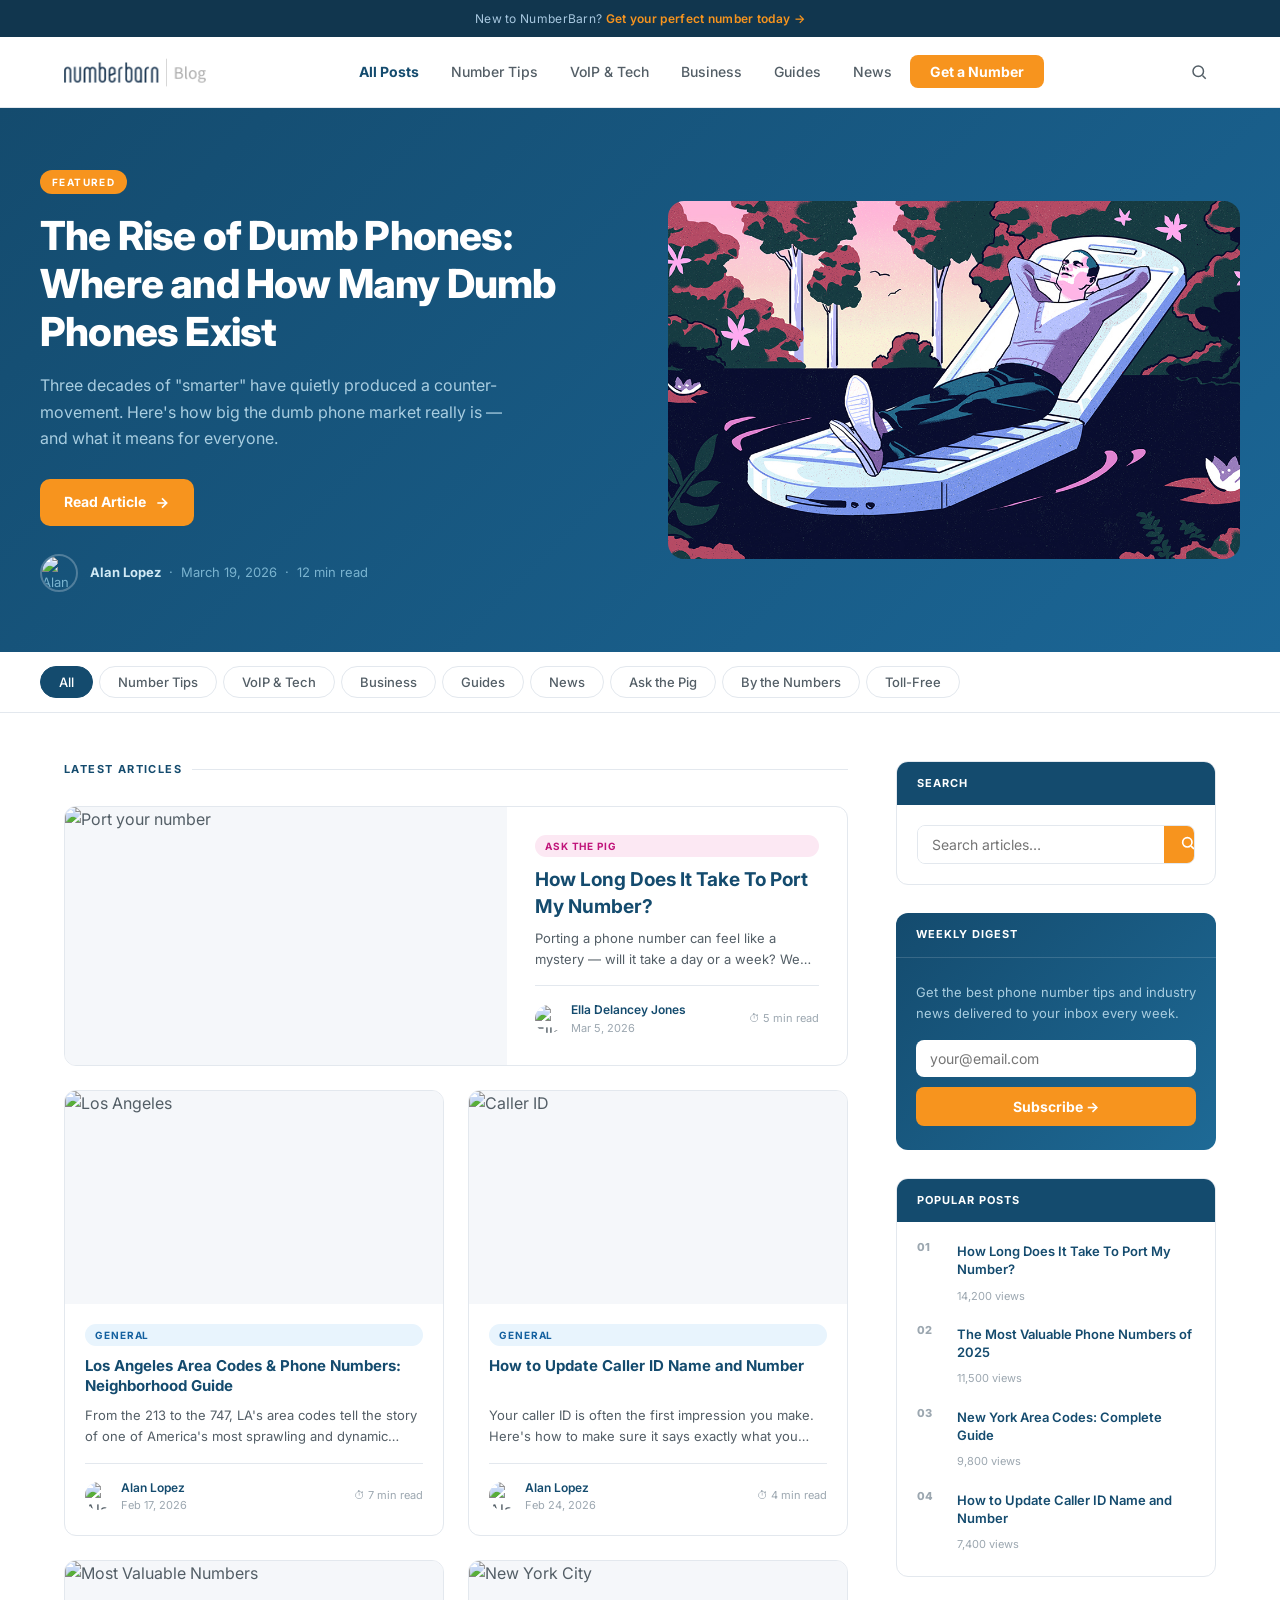
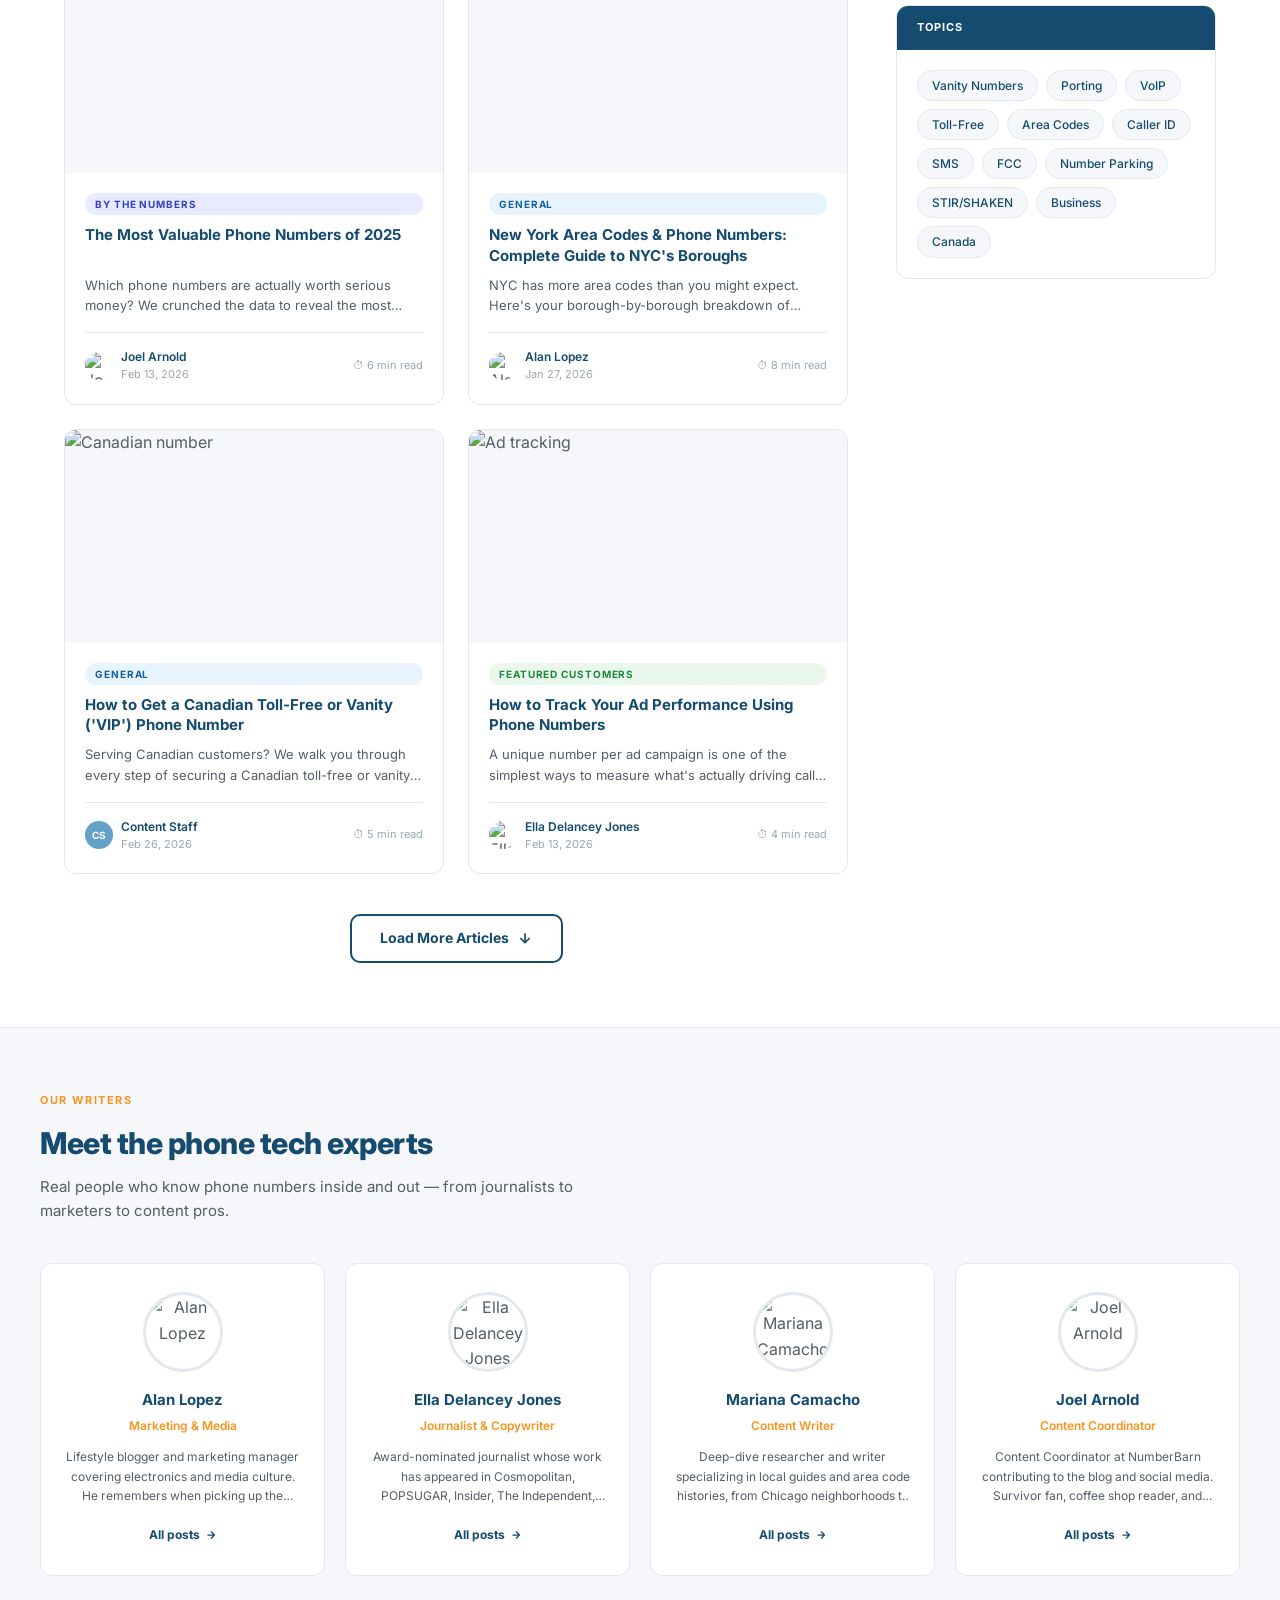
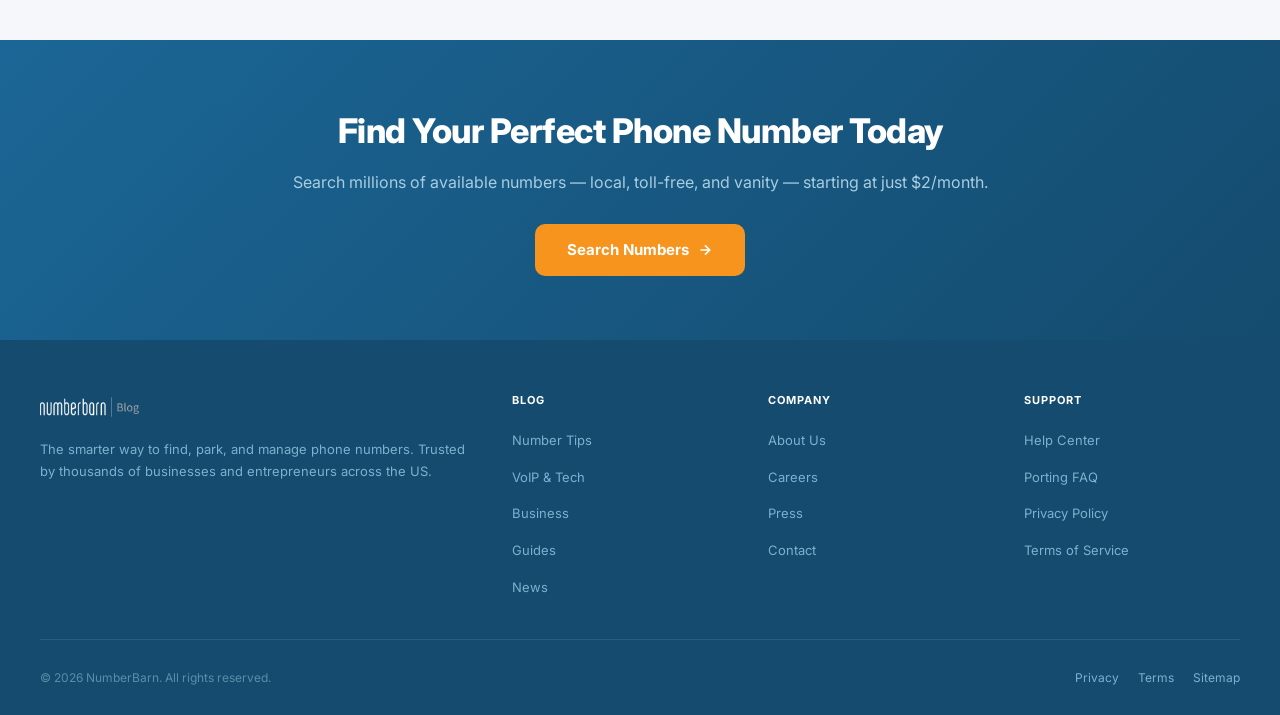
==== commit 2221f499: "Set dumb phones article as featured hero on homepage" ====
--- a/index.html
+++ b/index.html
@@ -225,23 +225,23 @@
     <div class="hero-inner">
       <div>
         <span class="hero-tag">Featured</span>
-        <h1>Chicago Area Codes: History, Neighborhoods & Local Number Guide</h1>
-        <p>Chicago is a city where neighborhoods feel like small towns, historic streets tell long stories, and yep, people still get oddly protective about their area codes.</p>
-        <a href="post.html" class="read-btn">
+        <h1>The Rise of Dumb Phones: Where and How Many Dumb Phones Exist</h1>
+        <p>Three decades of "smarter" have quietly produced a counter-movement. Here's how big the dumb phone market really is — and what it means for everyone.</p>
+        <a href="dumb-phones.html" class="read-btn">
           Read Article
           <svg width="16" height="16" fill="none" stroke="currentColor" stroke-width="2.5" viewBox="0 0 24 24"><path d="M5 12h14M12 5l7 7-7 7"/></svg>
         </a>
         <div class="hero-meta">
           <div class="avatar">
-            <img src="https://secure.gravatar.com/avatar/0751d8b501a2246e8c3ed1813b282cd5?s=80&d=retro&r=g" alt="Mariana Camacho" />
+            <img src="https://secure.gravatar.com/avatar/9fb6dbe00f30d33f9aee3077c9d70efc?s=80&d=retro&r=g" alt="Alan Lopez" />
           </div>
           <div>
-            <strong>Mariana Camacho</strong> &nbsp;·&nbsp; March 12, 2026 &nbsp;·&nbsp; 6 min read
+            <strong>Alan Lopez</strong> &nbsp;·&nbsp; March 19, 2026 &nbsp;·&nbsp; 12 min read
           </div>
         </div>
       </div>
       <div class="hero-img">
-        <img src="https://www.numberbarn.com/blog/wp-content/uploads/2026/03/chicago-illinois-usa-on-lake-michigan-at-dawn-610x610.jpg" alt="Chicago at dawn" />
+        <img src="assets/images/dumb-phones-hero.jpg" alt="The Rise of Dumb Phones illustration" />
       </div>
     </div>
   </section>
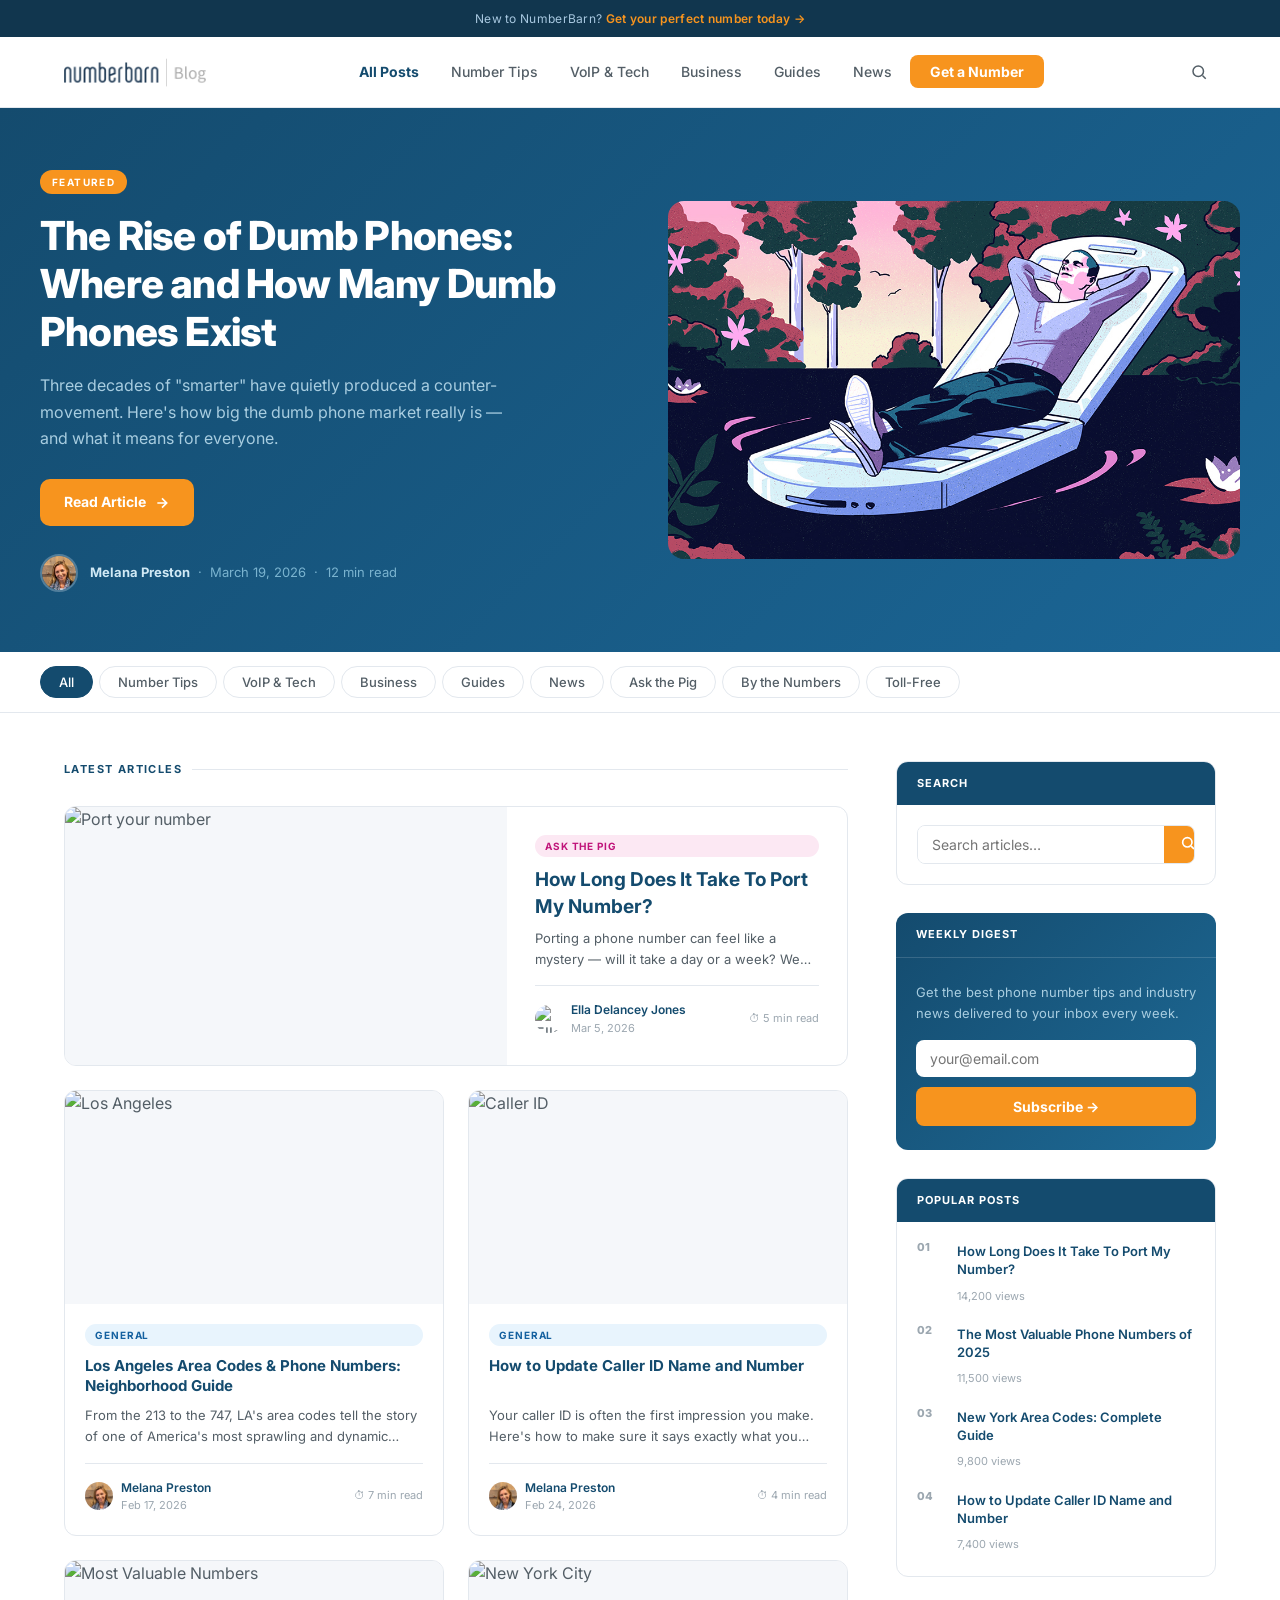
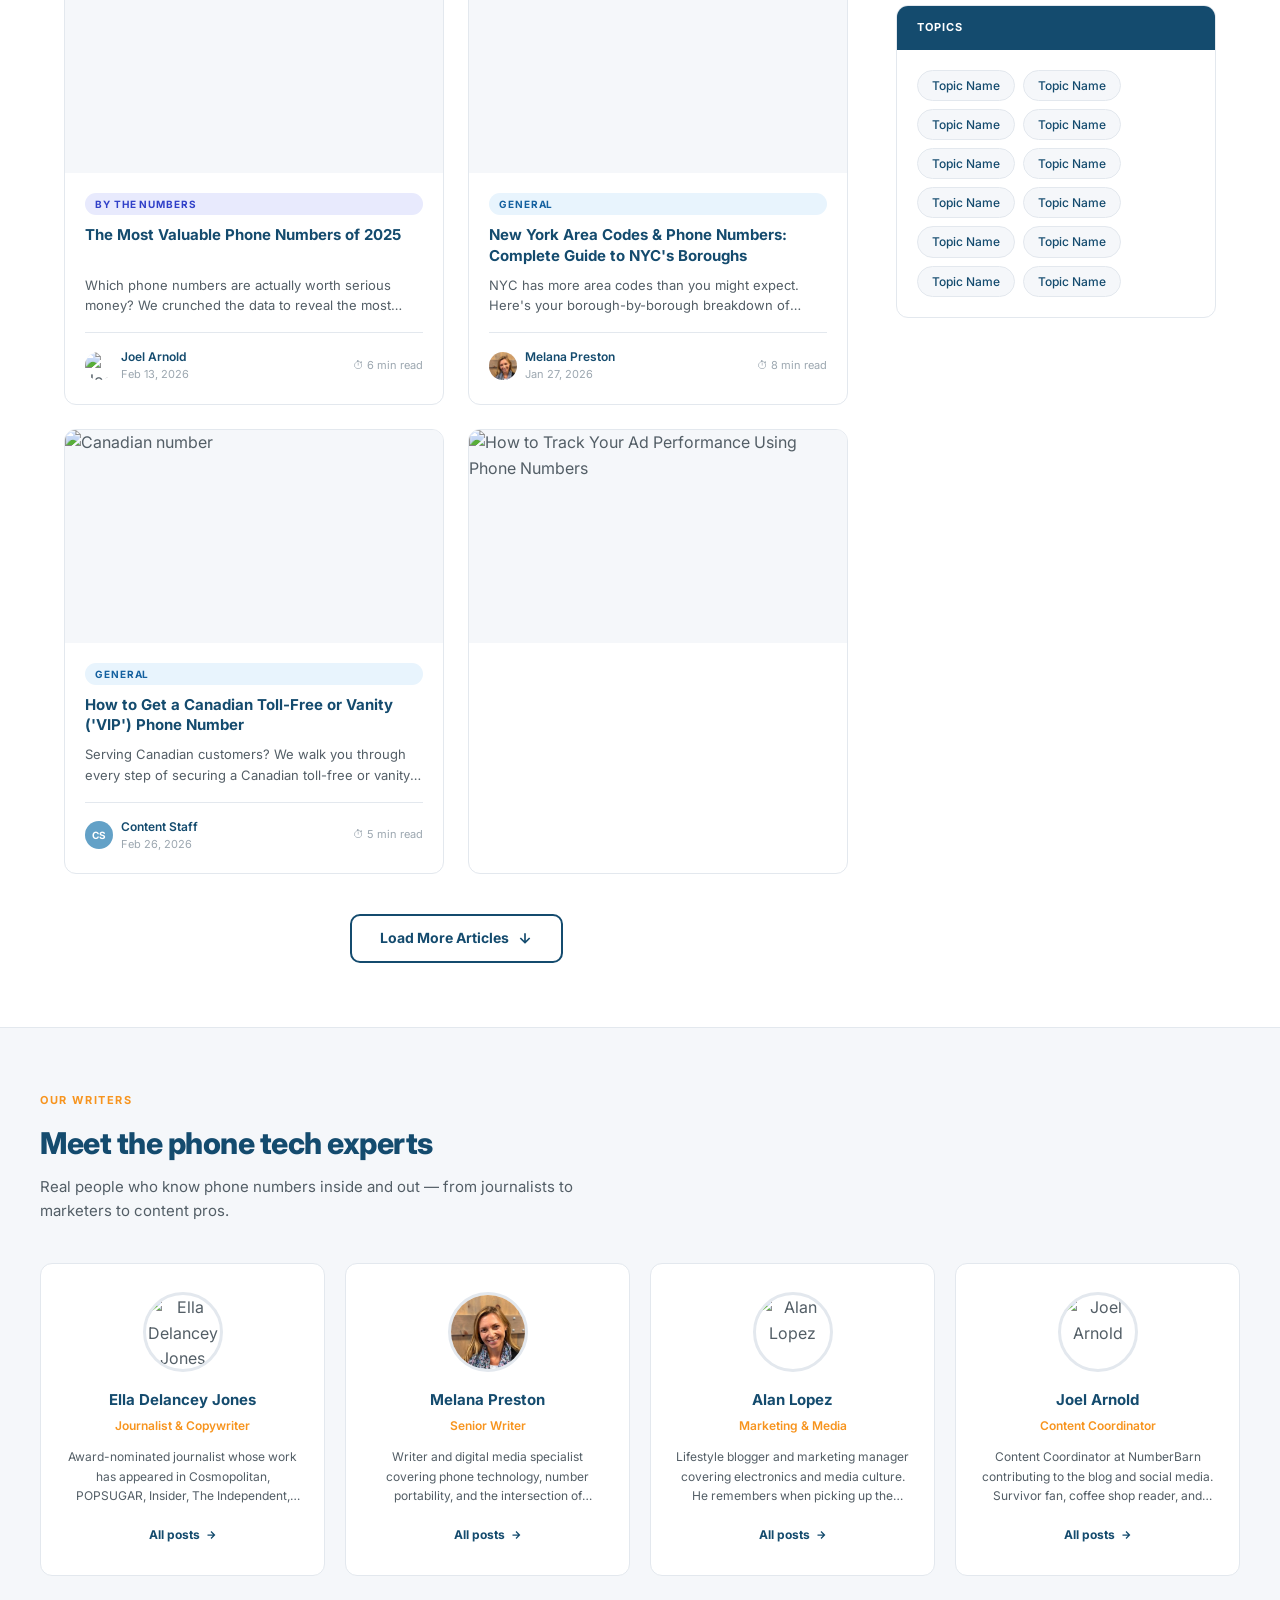
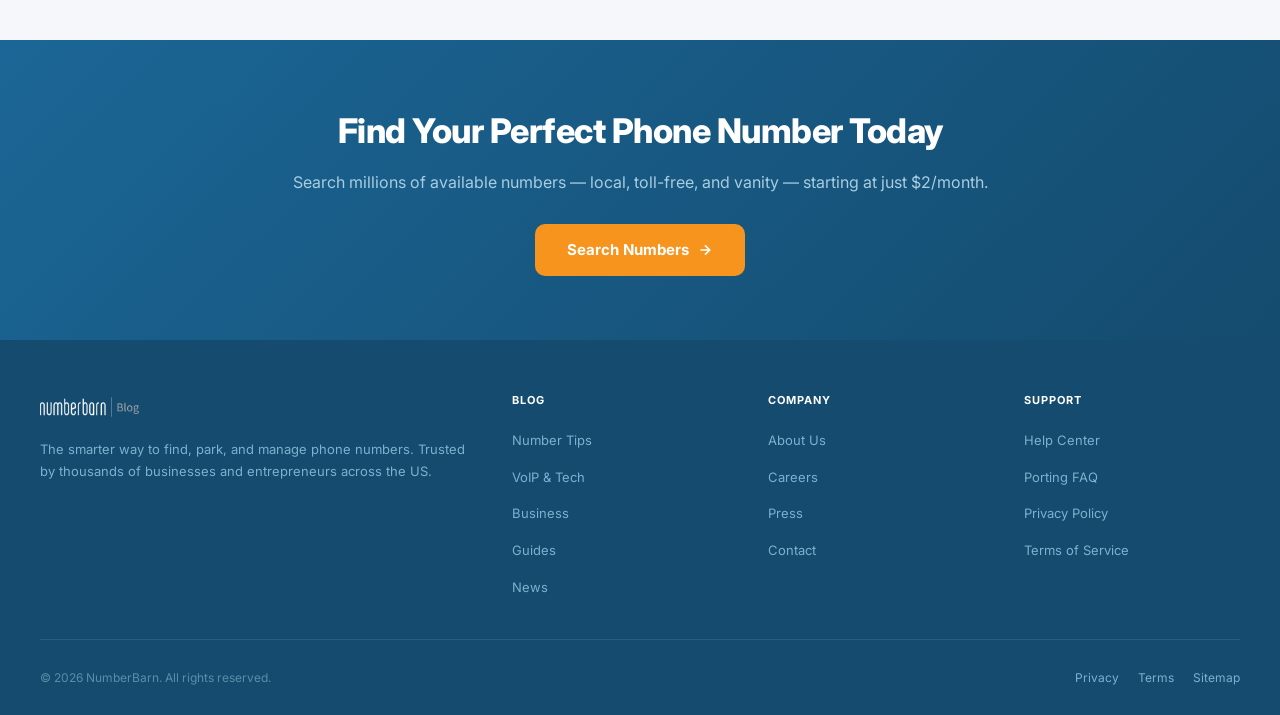
==== commit d26959d5: "Update blog home: author order, Melana Preston, TOC anchors, image fixes - Replace all Alan Lopez by" ====
--- a/index.html
+++ b/index.html
@@ -233,10 +233,10 @@
         </a>
         <div class="hero-meta">
           <div class="avatar">
-            <img src="https://secure.gravatar.com/avatar/9fb6dbe00f30d33f9aee3077c9d70efc?s=80&d=retro&r=g" alt="Alan Lopez" />
+            <img src="assets/images/authors/melana.jpg" alt="Melana Preston" />
           </div>
           <div>
-            <strong>Alan Lopez</strong> &nbsp;·&nbsp; March 19, 2026 &nbsp;·&nbsp; 12 min read
+            <strong>Melana Preston</strong> &nbsp;·&nbsp; March 19, 2026 &nbsp;·&nbsp; 12 min read
           </div>
         </div>
       </div>
@@ -300,9 +300,9 @@
             <p class="post-excerpt">From the 213 to the 747, LA's area codes tell the story of one of America's most sprawling and dynamic cities.</p>
             <div class="post-footer">
               <div class="author-chip">
-                <div class="author-av"><img src="https://secure.gravatar.com/avatar/9fb6dbe00f30d33f9aee3077c9d70efc?s=56&d=retro&r=g" alt="Alan Lopez" /></div>
+                <div class="author-av"><img src="assets/images/authors/melana.jpg" alt="Melana Preston" /></div>
                 <div>
-                  <div class="author-name">Alan Lopez</div>
+                  <div class="author-name">Melana Preston</div>
                   <div class="post-date">Feb 17, 2026</div>
                 </div>
               </div>
@@ -322,9 +322,9 @@
             <p class="post-excerpt">Your caller ID is often the first impression you make. Here's how to make sure it says exactly what you want it to say.</p>
             <div class="post-footer">
               <div class="author-chip">
-                <div class="author-av"><img src="https://secure.gravatar.com/avatar/9fb6dbe00f30d33f9aee3077c9d70efc?s=56&d=retro&r=g" alt="Alan Lopez" /></div>
+                <div class="author-av"><img src="assets/images/authors/melana.jpg" alt="Melana Preston" /></div>
                 <div>
-                  <div class="author-name">Alan Lopez</div>
+                  <div class="author-name">Melana Preston</div>
                   <div class="post-date">Feb 24, 2026</div>
                 </div>
               </div>
@@ -366,9 +366,9 @@
             <p class="post-excerpt">NYC has more area codes than you might expect. Here's your borough-by-borough breakdown of every local number.</p>
             <div class="post-footer">
               <div class="author-chip">
-                <div class="author-av"><img src="https://secure.gravatar.com/avatar/9fb6dbe00f30d33f9aee3077c9d70efc?s=56&d=retro&r=g" alt="Alan Lopez" /></div>
+                <div class="author-av"><img src="assets/images/authors/melana.jpg" alt="Melana Preston" /></div>
                 <div>
-                  <div class="author-name">Alan Lopez</div>
+                  <div class="author-name">Melana Preston</div>
                   <div class="post-date">Jan 27, 2026</div>
                 </div>
               </div>
@@ -402,8 +402,7 @@
         <!-- Card 6 -->
         <article class="post-card">
           <div class="post-card-thumb">
-            <img src="https://www.numberbarn.com/blog/wp-content/uploads/2026/02/dialing-a-telephone-in-the-office-2026.jpg" alt="Ad tracking" />
-          </div>
+            <img src="https://images.unsplash.com/photo-1556742049-0cfed4f6a45d?w=600&q=80" alt="How to Track Your Ad Performance Using Phone Numbers" />
           <div class="post-card-body">
             <span class="cat-tag cat-featured">Featured Customers</span>
             <h3><a href="#">How to Track Your Ad Performance Using Phone Numbers</a></h3>
@@ -482,18 +481,18 @@
         <div class="widget-head">Topics</div>
         <div class="widget-body">
           <div class="tag-cloud">
-            <a href="#" class="tag-pill">Vanity Numbers</a>
-            <a href="#" class="tag-pill">Porting</a>
-            <a href="#" class="tag-pill">VoIP</a>
-            <a href="#" class="tag-pill">Toll-Free</a>
-            <a href="#" class="tag-pill">Area Codes</a>
-            <a href="#" class="tag-pill">Caller ID</a>
-            <a href="#" class="tag-pill">SMS</a>
-            <a href="#" class="tag-pill">FCC</a>
-            <a href="#" class="tag-pill">Number Parking</a>
-            <a href="#" class="tag-pill">STIR/SHAKEN</a>
-            <a href="#" class="tag-pill">Business</a>
-            <a href="#" class="tag-pill">Canada</a>
+            <a href="#" class="tag-pill">Topic Name</a>
+            <a href="#" class="tag-pill">Topic Name</a>
+            <a href="#" class="tag-pill">Topic Name</a>
+            <a href="#" class="tag-pill">Topic Name</a>
+            <a href="#" class="tag-pill">Topic Name</a>
+            <a href="#" class="tag-pill">Topic Name</a>
+            <a href="#" class="tag-pill">Topic Name</a>
+            <a href="#" class="tag-pill">Topic Name</a>
+            <a href="#" class="tag-pill">Topic Name</a>
+            <a href="#" class="tag-pill">Topic Name</a>
+            <a href="#" class="tag-pill">Topic Name</a>
+            <a href="#" class="tag-pill">Topic Name</a>
           </div>
         </div>
       </div>
@@ -512,6 +511,26 @@
 
         <div class="author-card">
           <div class="author-card-photo">
+            <img src="https://secure.gravatar.com/avatar/5a6fb0ce3eb218c761853ba0cef2d9bf?s=160&d=retro&r=g" alt="Ella Delancey Jones" />
+          </div>
+          <h3>Ella Delancey Jones</h3>
+          <div class="author-role">Journalist & Copywriter</div>
+          <p>Award-nominated journalist whose work has appeared in Cosmopolitan, POPSUGAR, Insider, The Independent, Grazia, Sky News, and BBC.</p>
+          <a href="author.html" class="view-posts">All posts <svg width="12" height="12" fill="none" stroke="currentColor" stroke-width="2.5" viewBox="0 0 24 24"><path d="M5 12h14M12 5l7 7-7 7"/></svg></a>
+        </div>
+
+        <div class="author-card">
+          <div class="author-card-photo">
+            <img src="assets/images/authors/melana.jpg" alt="Melana Preston" />
+          </div>
+          <h3>Melana Preston</h3>
+          <div class="author-role">Senior Writer</div>
+          <p>Writer and digital media specialist covering phone technology, number portability, and the intersection of communication and modern life.</p>
+          <a href="author.html" class="view-posts">All posts <svg width="12" height="12" fill="none" stroke="currentColor" stroke-width="2.5" viewBox="0 0 24 24"><path d="M5 12h14M12 5l7 7-7 7"/></svg></a>
+        </div>
+
+        <div class="author-card">
+          <div class="author-card-photo">
             <img src="https://secure.gravatar.com/avatar/9fb6dbe00f30d33f9aee3077c9d70efc?s=160&d=retro&r=g" alt="Alan Lopez" />
           </div>
           <h3>Alan Lopez</h3>
@@ -520,27 +539,7 @@
           <a href="author.html" class="view-posts">All posts <svg width="12" height="12" fill="none" stroke="currentColor" stroke-width="2.5" viewBox="0 0 24 24"><path d="M5 12h14M12 5l7 7-7 7"/></svg></a>
         </div>
 
-        <div class="author-card">
-          <div class="author-card-photo">
-            <img src="https://secure.gravatar.com/avatar/5a6fb0ce3eb218c761853ba0cef2d9bf?s=160&d=retro&r=g" alt="Ella Delancey Jones" />
-          </div>
-          <h3>Ella Delancey Jones</h3>
-          <div class="author-role">Journalist & Copywriter</div>
-          <p>Award-nominated journalist whose work has appeared in Cosmopolitan, POPSUGAR, Insider, The Independent, Grazia, Sky News, and BBC.</p>
-          <a href="author.html" class="view-posts">All posts <svg width="12" height="12" fill="none" stroke="currentColor" stroke-width="2.5" viewBox="0 0 24 24"><path d="M5 12h14M12 5l7 7-7 7"/></svg></a>
-        </div>
-
-        <div class="author-card">
-          <div class="author-card-photo">
-            <img src="https://secure.gravatar.com/avatar/0751d8b501a2246e8c3ed1813b282cd5?s=160&d=retro&r=g" alt="Mariana Camacho" />
-          </div>
-          <h3>Mariana Camacho</h3>
-          <div class="author-role">Content Writer</div>
-          <p>Deep-dive researcher and writer specializing in local guides and area code histories, from Chicago neighborhoods to coastal cities across the US.</p>
-          <a href="author.html" class="view-posts">All posts <svg width="12" height="12" fill="none" stroke="currentColor" stroke-width="2.5" viewBox="0 0 24 24"><path d="M5 12h14M12 5l7 7-7 7"/></svg></a>
-        </div>
-
-        <div class="author-card">
+<div class="author-card">
           <div class="author-card-photo">
             <img src="https://secure.gravatar.com/avatar/49029af7e45cbc955d8a3c26fe4c8d47?s=160&d=retro&r=g" alt="Joel Arnold" />
           </div>
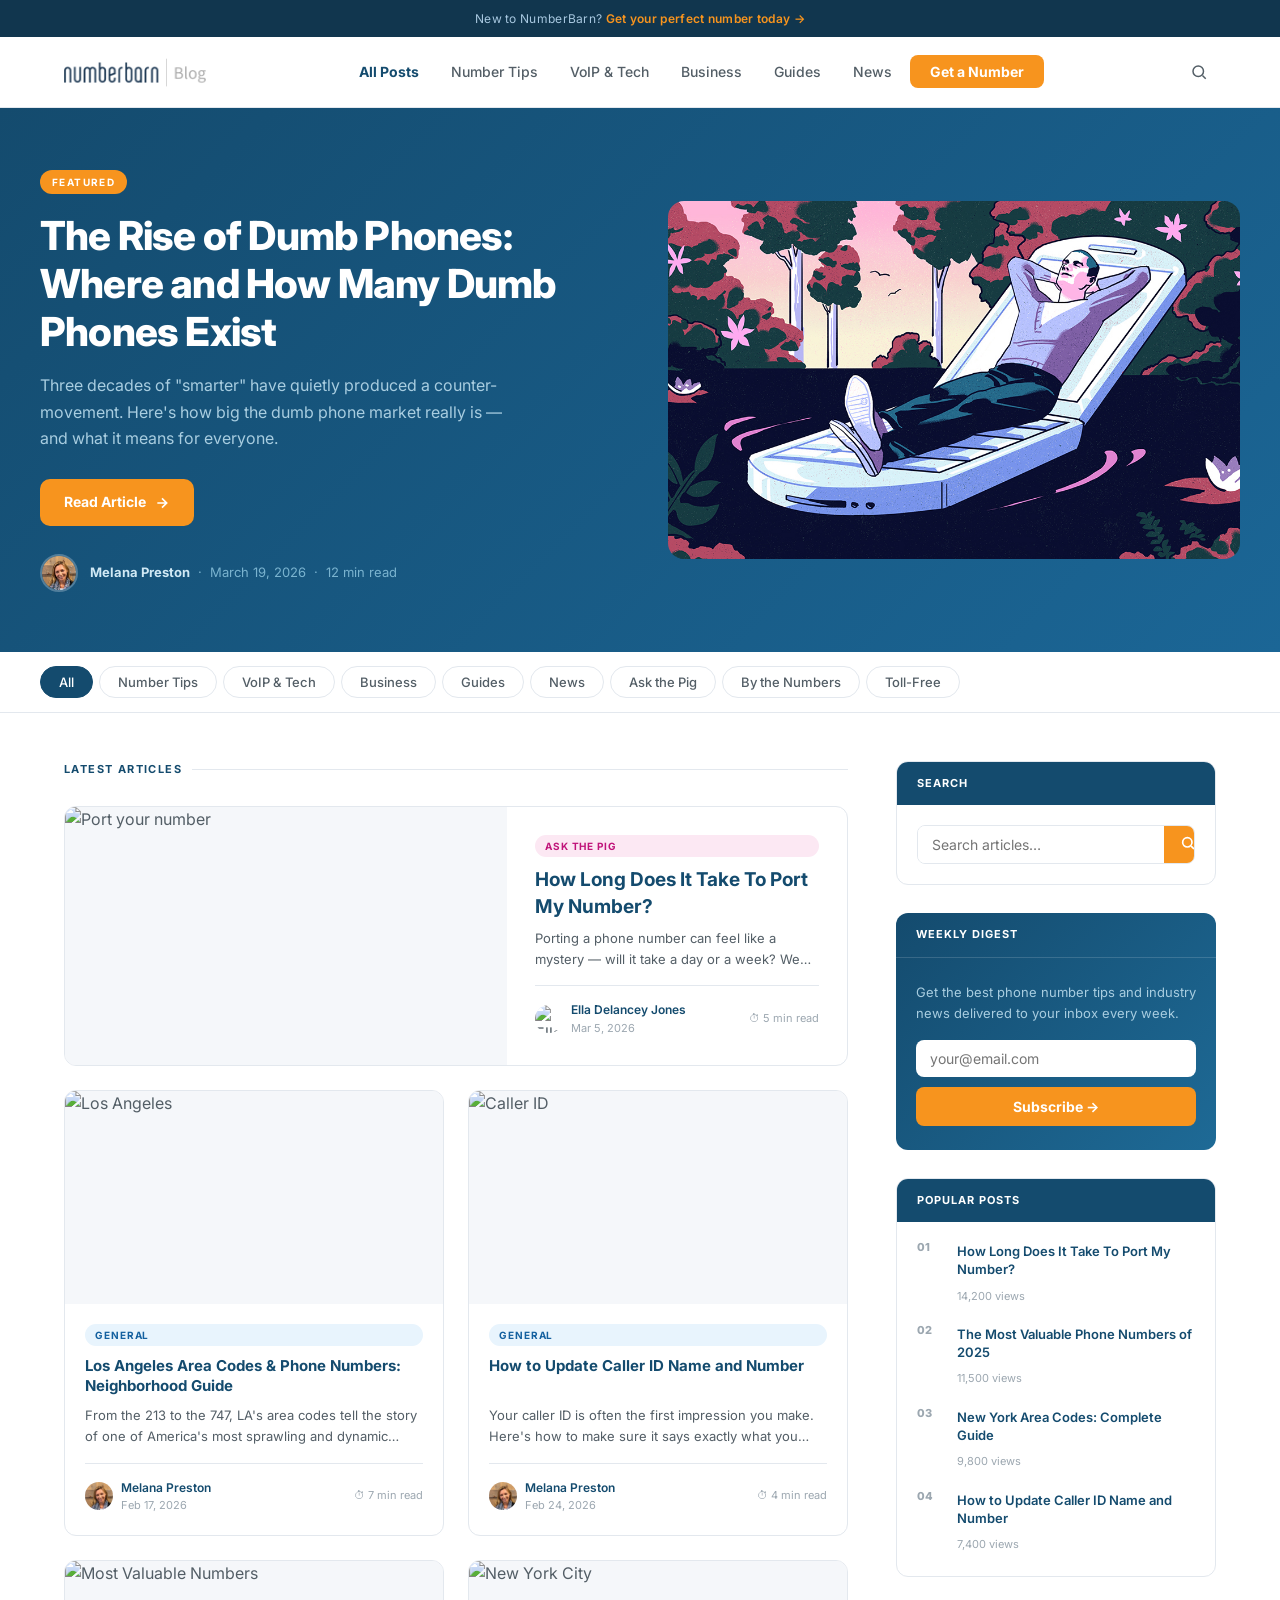
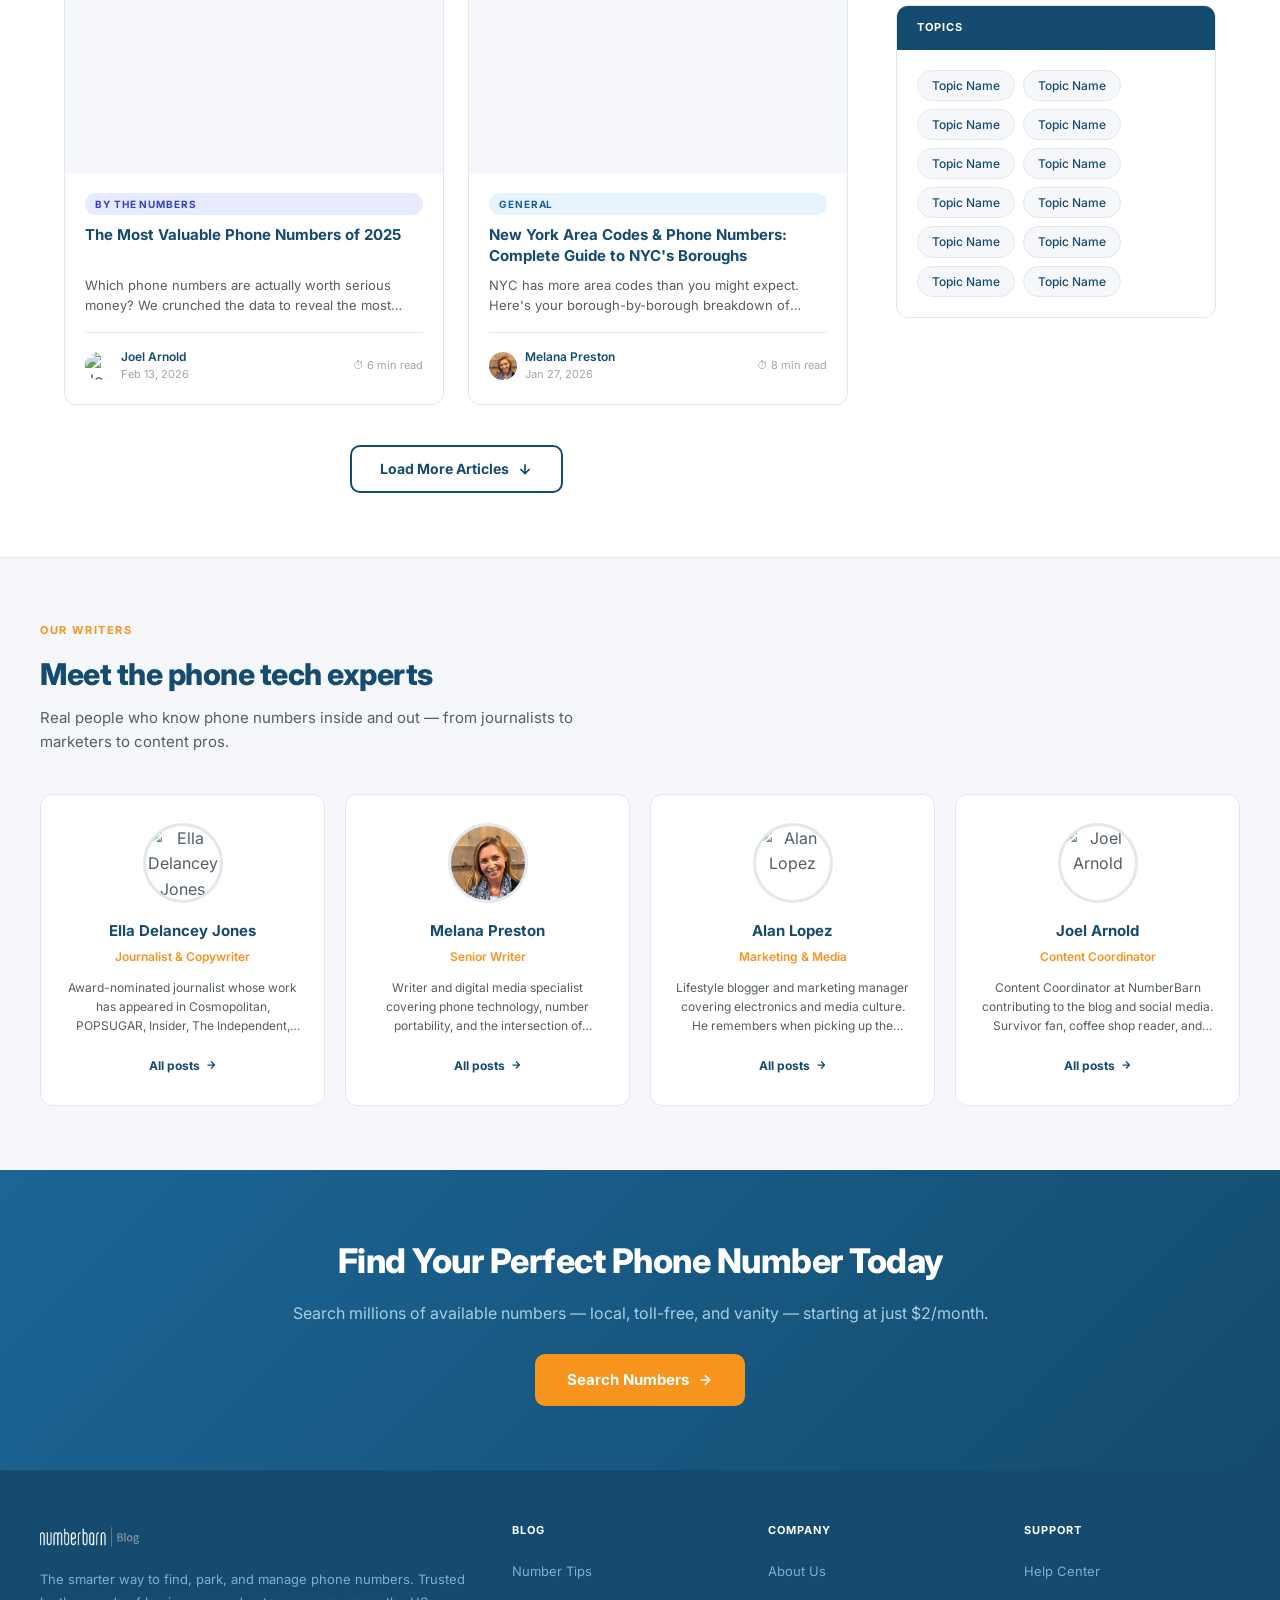
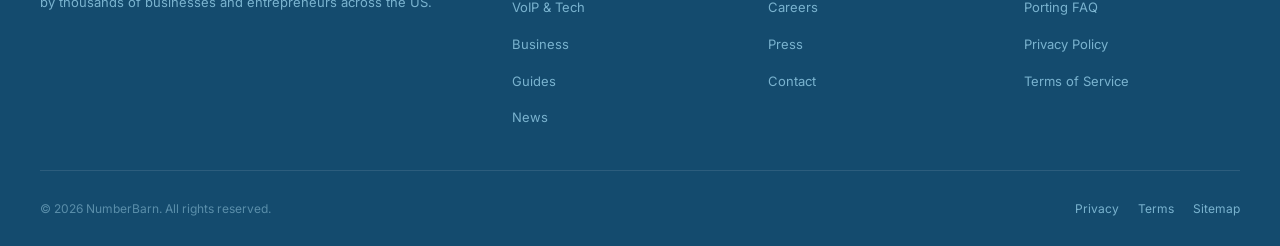
==== commit 2dbe2f35: "Remove last 2 blog entries from home page (Canadian Toll-Free & Ad Tracking) Co-Authored-By: Claude " ====
--- a/index.html
+++ b/index.html
@@ -377,48 +377,6 @@
           </div>
         </article>
 
-        <!-- Card 5 -->
-        <article class="post-card">
-          <div class="post-card-thumb">
-            <img src="https://www.numberbarn.com/blog/wp-content/uploads/2026/02/red-telephone-sitting-next-to-a-canadian-flag-2026.jpg" alt="Canadian number" />
-          </div>
-          <div class="post-card-body">
-            <span class="cat-tag cat-general">General</span>
-            <h3><a href="#">How to Get a Canadian Toll-Free or Vanity ('VIP') Phone Number</a></h3>
-            <p class="post-excerpt">Serving Canadian customers? We walk you through every step of securing a Canadian toll-free or vanity number for your business.</p>
-            <div class="post-footer">
-              <div class="author-chip">
-                <div class="author-av-i">CS</div>
-                <div>
-                  <div class="author-name">Content Staff</div>
-                  <div class="post-date">Feb 26, 2026</div>
-                </div>
-              </div>
-              <span class="read-time">⏱ 5 min read</span>
-            </div>
-          </div>
-        </article>
-
-        <!-- Card 6 -->
-        <article class="post-card">
-          <div class="post-card-thumb">
-            <img src="https://images.unsplash.com/photo-1556742049-0cfed4f6a45d?w=600&q=80" alt="How to Track Your Ad Performance Using Phone Numbers" />
-          <div class="post-card-body">
-            <span class="cat-tag cat-featured">Featured Customers</span>
-            <h3><a href="#">How to Track Your Ad Performance Using Phone Numbers</a></h3>
-            <p class="post-excerpt">A unique number per ad campaign is one of the simplest ways to measure what's actually driving calls to your business.</p>
-            <div class="post-footer">
-              <div class="author-chip">
-                <div class="author-av"><img src="https://secure.gravatar.com/avatar/5a6fb0ce3eb218c761853ba0cef2d9bf?s=56&d=retro&r=g" alt="Ella Delancey Jones" /></div>
-                <div>
-                  <div class="author-name">Ella Delancey Jones</div>
-                  <div class="post-date">Feb 13, 2026</div>
-                </div>
-              </div>
-              <span class="read-time">⏱ 4 min read</span>
-            </div>
-          </div>
-        </article>
 
       </div>
 
